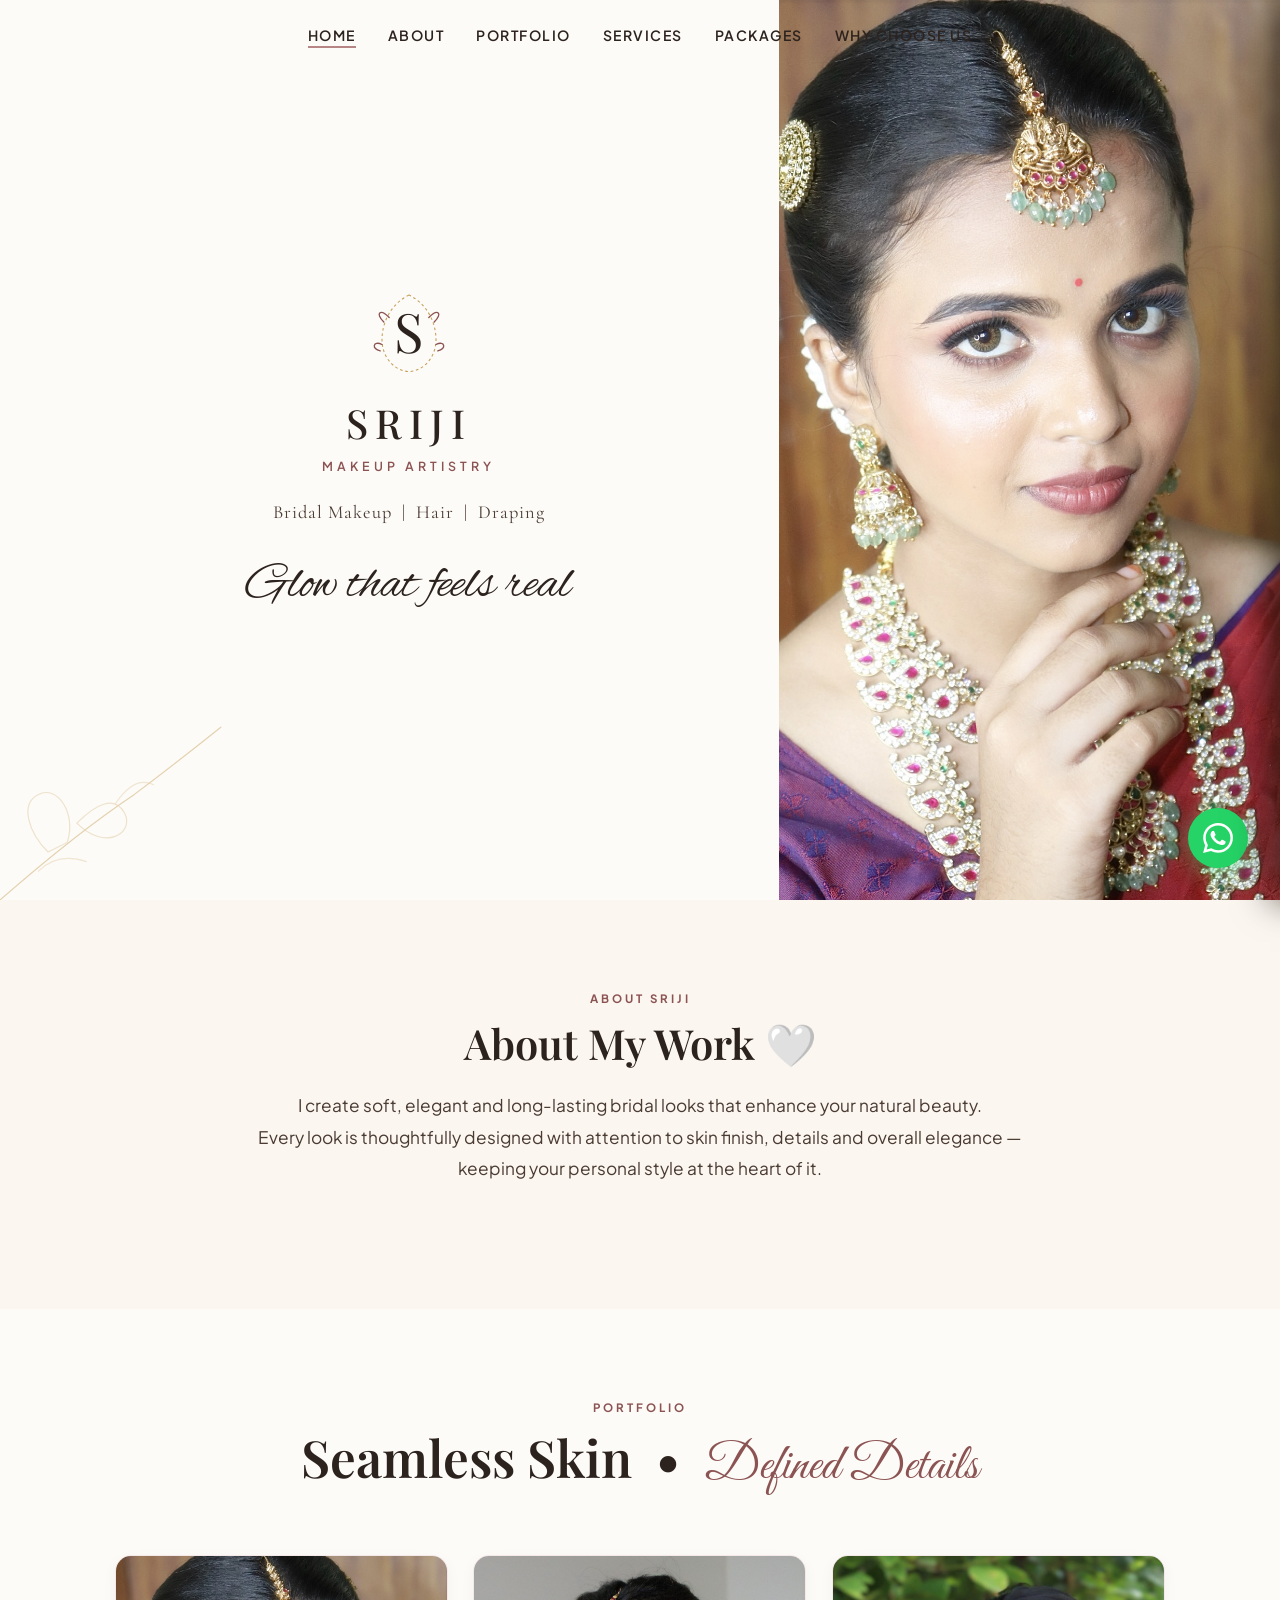
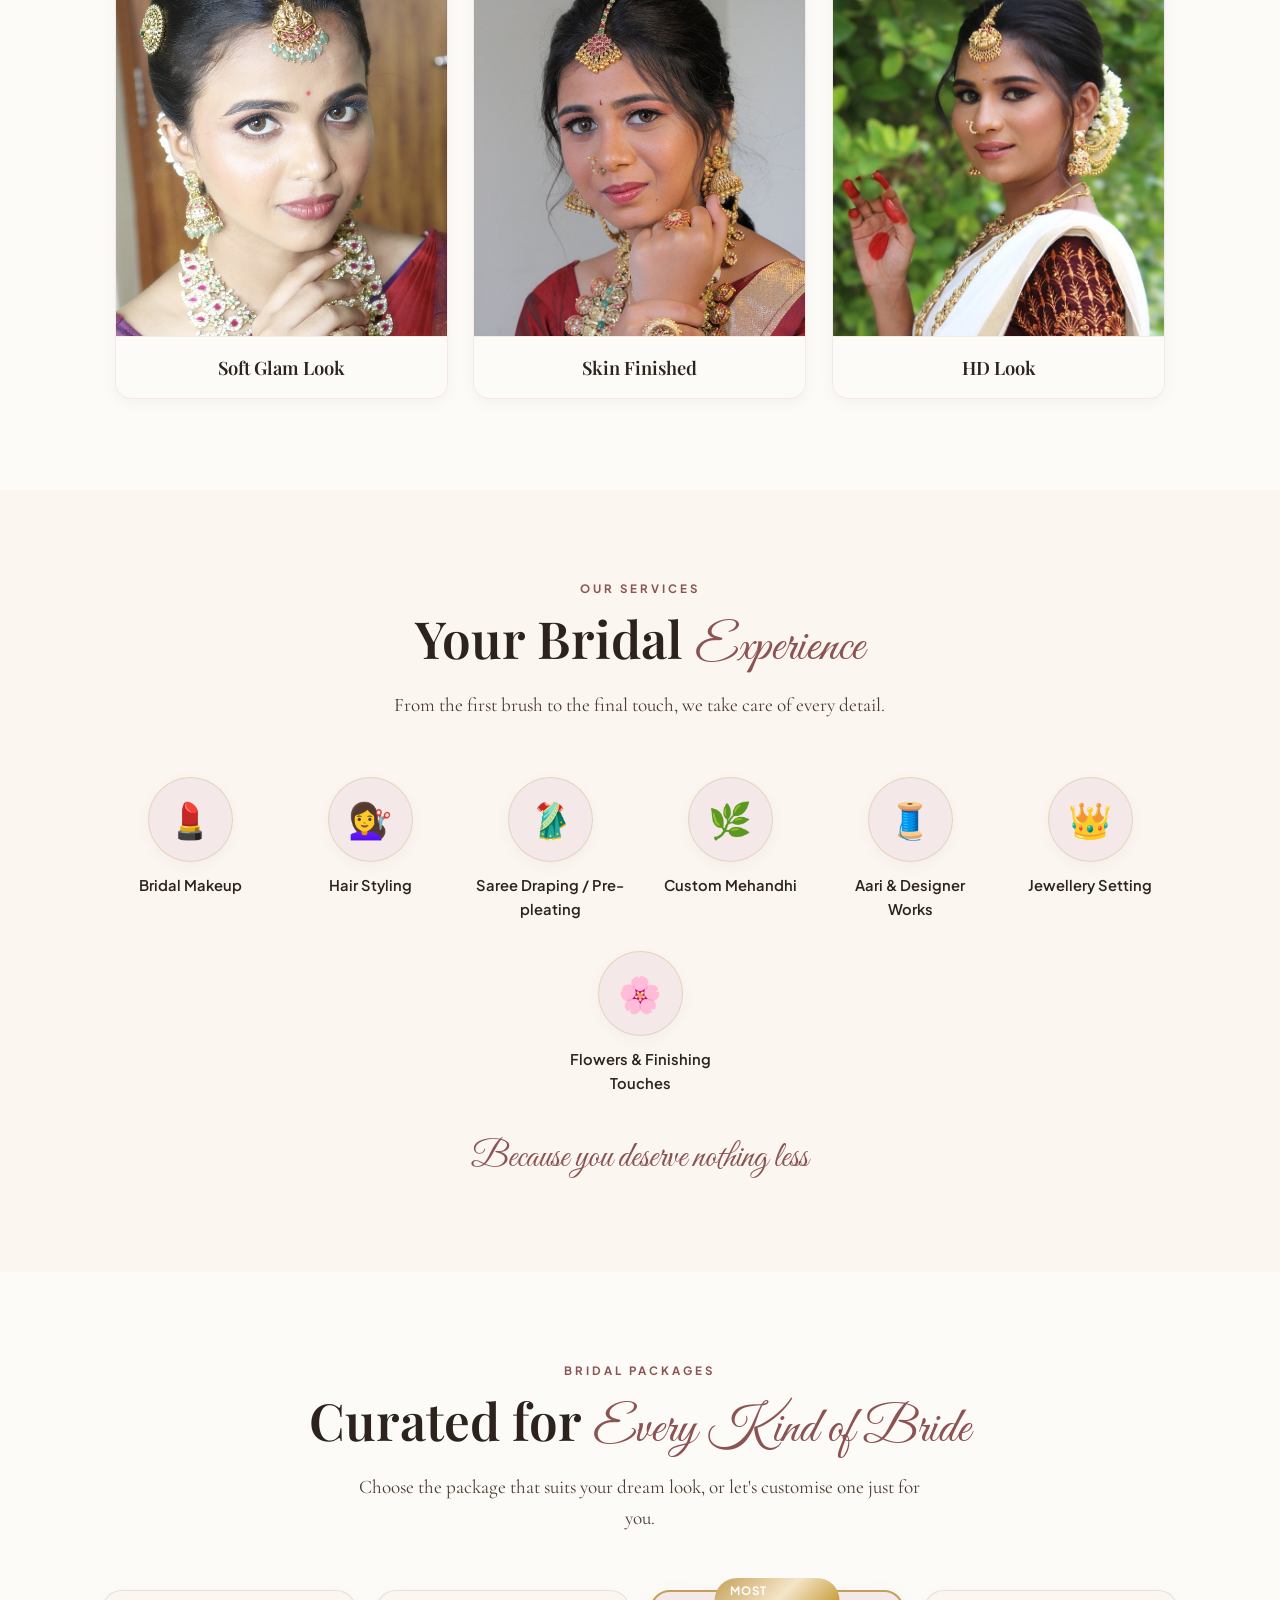
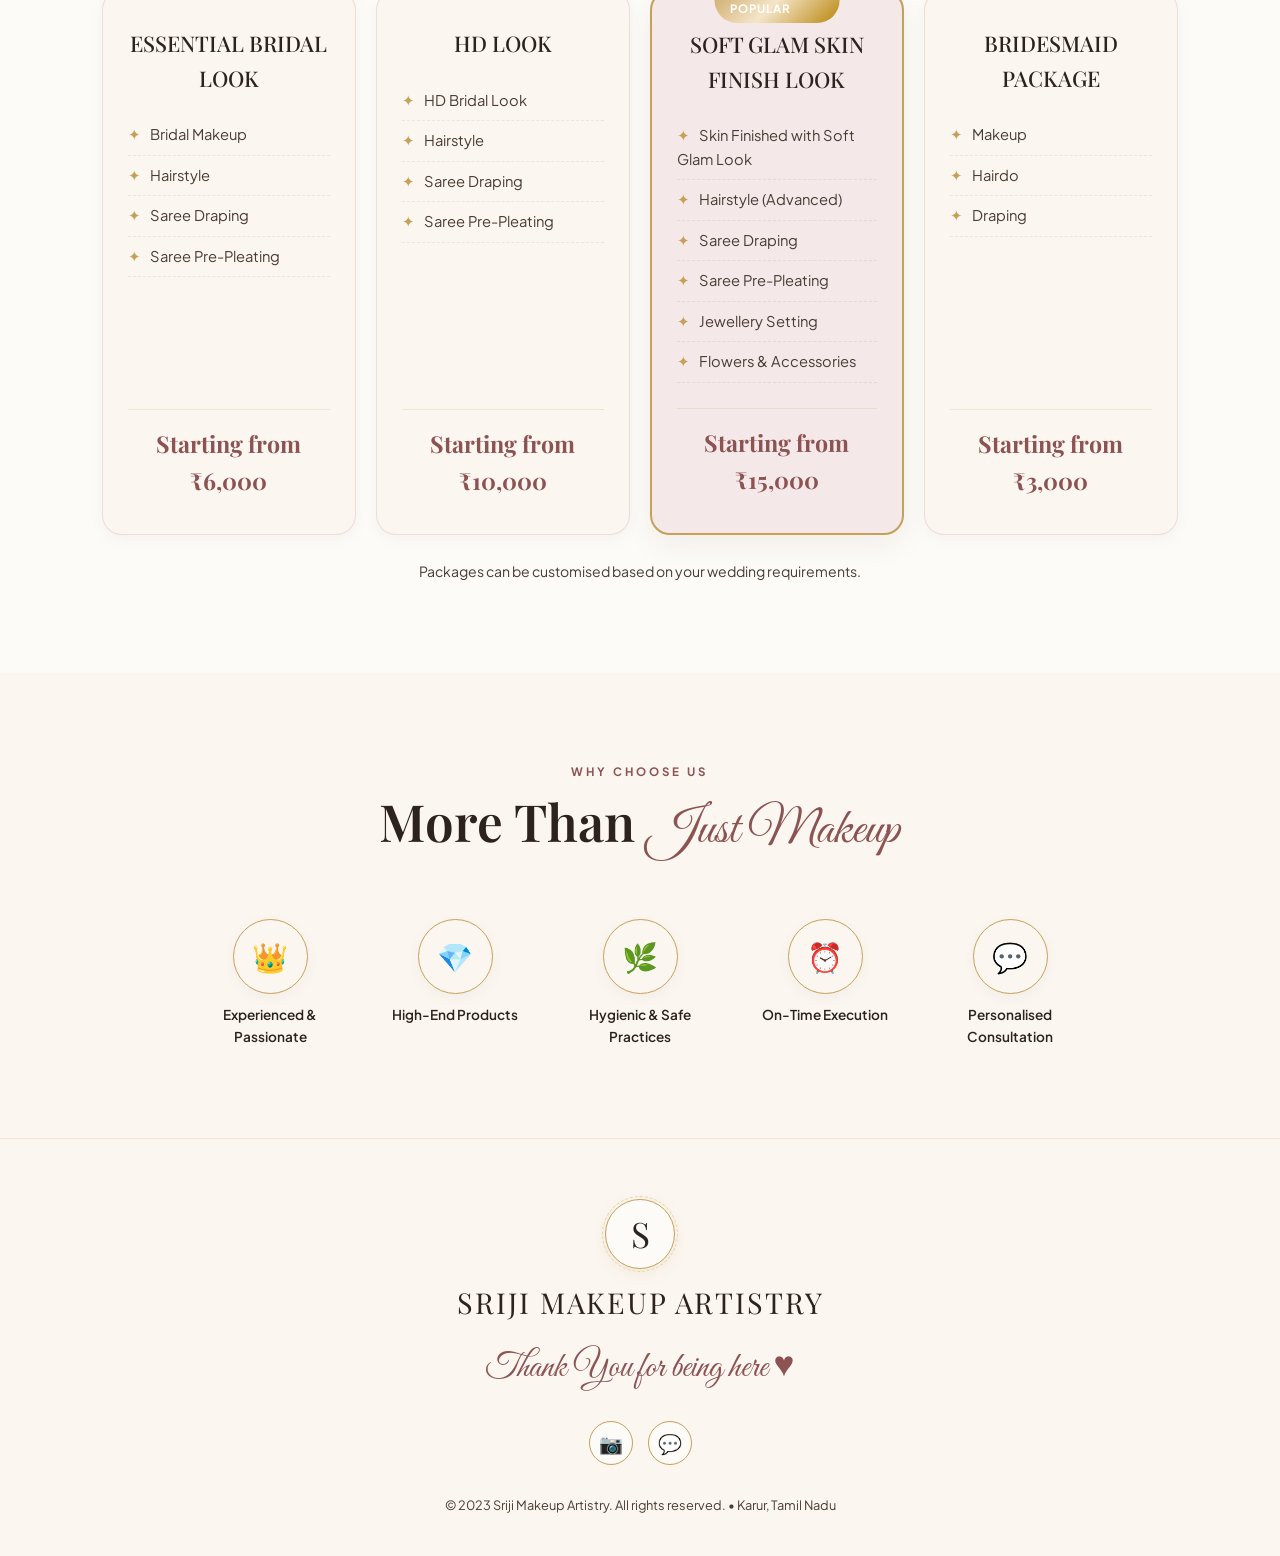
==== index1.html @ 89f6bb46 "Add files via upload" ====
<!DOCTYPE html>
<html lang="en">

<head>
  <meta charset="UTF-8">
  <meta name="viewport" content="width=device-width, initial-scale=1.0">
  <title>Sriji Makeup Artistry – Luxury Bridal Studio</title>
  <!-- Google Fonts Import -->
  <link rel="preconnect" href="https://fonts.googleapis.com">
  <link rel="preconnect" href="https://fonts.gstatic.com" crossorigin>
  <link href="https://fonts.googleapis.com/css2?family=Alex+Brush&family=Cormorant+Garamond:ital,wght@0,300;0,400;0,500;0,600;0,700;1,400;1,600&family=Great+Vibes&family=Playfair+Display:ital,wght@0,400;0,500;0,600;0,700;1,400;1,700&family=Plus+Jakarta+Sans:wght@300;400;500;600;700&display=swap" rel="stylesheet">
  <!-- External Design System Stylesheet -->
  <link rel="stylesheet" href="css/style.css">
</head>

<body>

  <!-- SCROLL PROGRESS INDICATOR -->
  <div class="scroll-progress-bar" id="scrollProgressBar"></div>

  <!-- MOBILE SIDEBAR OVERLAY & DRAWER -->
  <div class="mobile-overlay" id="mobileOverlay" onclick="closeMobileMenu()"></div>
  <div class="mobile-sidebar" id="mobileMenu">
    <div class="mobile-sidebar-header">
      <div class="brand-monogram-badge">
        <div class="monogram-seal">
          <span class="initials">S</span>
        </div>
        <div class="monogram-text">Sriji <span>Artistry</span></div>
      </div>
      <button class="mobile-close" onclick="closeMobileMenu()" aria-label="Close Menu">✕</button>
    </div>

    <div class="mobile-sidebar-body">
      <span class="script-tagline" style="font-size: 1.5rem; text-align: center; color: var(--gold-light);">Explore Studio</span>
      <ul class="mobile-nav-list">
        <li><a href="#home" onclick="closeMobileMenu()">✦ Home</a></li>
        <li><a href="#about" onclick="closeMobileMenu()">✦ About</a></li>
        <li><a href="#portfolio" onclick="closeMobileMenu()">✦ Portfolio</a></li>
        <li><a href="#services" onclick="closeMobileMenu()">✦ Services</a></li>
        <li><a href="#packages" onclick="closeMobileMenu()">✦ Packages</a></li>
        <li><a href="#why-us" onclick="closeMobileMenu()">✦ Why Choose Us</a></li>
      </ul>

      <div class="mobile-sidebar-cta">
        <div class="mobile-sidebar-contact">
          <a href="tel:+919043568407">📞 +91 90435 68407</a>
          <a href="https://www.instagram.com/sriji_makeup_artistry?igsh=MXF2bjA5aWFlZTQwaw==" target="_blank">📷 @sriji_makeup_artistry</a>
        </div>
      </div>
    </div>
  </div>

  <!-- STICKY NAVBAR -->
  <nav id="navbar" class="hero-navbar">
    <ul class="nav-links">
      <li><a href="#home" class="nav-item active">Home</a></li>
      <li><a href="#about" class="nav-item">About</a></li>
      <li><a href="#portfolio" class="nav-item">Portfolio</a></li>
      <li><a href="#services" class="nav-item">Services</a></li>
      <li><a href="#packages" class="nav-item">Packages</a></li>
      <li><a href="#why-us" class="nav-item">Why Choose Us</a></li>
    </ul>
    <div class="hamburger" onclick="openMobileMenu()">
      <span></span><span></span><span></span>
    </div>
  </nav>

  <!-- 1. HERO SECTION -->
  <section class="hero" id="home">
    <div class="hero-left">
      <!-- Monogram Emblem S with Botanical Leaves -->
      <div class="hero-brand-emblem reveal reveal-up">
        <div class="monogram-s-icon">
          <svg viewBox="0 0 100 100" class="botanical-s-leaf">
            <path d="M 50 10 C 30 20, 20 40, 20 60 C 20 80, 35 95, 50 95 C 65 95, 80 80, 80 60 C 80 40, 70 20, 50 10 Z" fill="none" stroke="#C5A059" stroke-width="1.2" stroke-dasharray="3,3"/>
            <path d="M 28 35 C 18 25, 12 30, 22 40 M 72 35 C 82 25, 88 30, 78 40 M 20 65 C 10 60, 8 70, 18 72 M 80 65 C 90 60, 92 70, 82 72" fill="none" stroke="#8C5353" stroke-width="1.5" stroke-linecap="round"/>
          </svg>
          <span class="letter-s">S</span>
        </div>
        <h1 class="hero-brand-name">SRIJI</h1>
        <div class="hero-brand-tag">MAKEUP ARTISTRY</div>
      </div>

      <!-- Subtitle category -->
      <div class="hero-category-text reveal reveal-up" data-delay="100">
        Bridal Makeup &nbsp;|&nbsp; Hair &nbsp;|&nbsp; Draping
      </div>

      <!-- Cursive Tagline -->
      <div class="hero-cursive-lines reveal reveal-up" data-delay="200">
        <span>Glow that feels real</span>
      </div>

      <!-- Botanical Line Art (Bottom Left Corner) -->
      <div class="hero-botanical-bottom-left">
        <svg viewBox="0 0 250 250" fill="none" stroke="#C5A059" stroke-width="1.2" stroke-linecap="round">
          <path d="M 0 250 Q 80 180 140 140 Q 180 110 230 70" />
          <path d="M 50 200 C 30 180 20 150 40 140 C 60 130 80 160 70 190 Z" opacity="0.6"/>
          <path d="M 80 170 C 100 150 120 140 130 160 C 140 180 110 200 80 170 Z" opacity="0.6"/>
          <path d="M 40 220 Q 60 200 90 210" opacity="0.5"/>
          <path d="M 120 150 Q 140 120 160 130" opacity="0.5"/>
        </svg>
      </div>
    </div>

    <div class="hero-right reveal reveal-zoom">
      <img src="image/bride1.png" alt="Sriji Bridal Portrait">
    </div>
  </section>

  <!-- 2. ABOUT SRIJI -->
  <section id="about" style="padding: 90px 8%; background: var(--bg-nude-soft); position: relative;">
    <div style="max-width: 900px; margin: 0 auto; text-align: center;" class="reveal reveal-up">
      <span class="section-tag-caps">ABOUT SRIJI</span>
      <h2 style="font-family: var(--font-serif-primary); font-size: clamp(1.8rem, 4vw, 2.6rem); color: var(--color-espresso); margin-bottom: 20px; line-height: 1.3;">About My Work 🤍</h2>
      <p style="font-size: 1.08rem; color: var(--color-espresso-medium); max-width: 780px; margin: 0 auto 35px; line-height: 1.8;">
        I create soft, elegant and long-lasting bridal looks that enhance your natural beauty.<br>
        Every look is thoughtfully designed with attention to skin finish, details and overall elegance — keeping your personal style at the heart of it.
      </p>
    </div>
  </section>

  <!-- 3. PORTFOLIO -->
  <section id="portfolio" style="padding: 90px 8%; background: var(--bg-cream);">
    <div class="section-header reveal reveal-up">
      <span class="section-tag-caps">PORTFOLIO</span>
      <h2 class="section-title">Seamless Skin &nbsp;•&nbsp; <em>Defined Details</em></h2>
    </div>

    <div class="portfolio-grid-6" style="max-width: 1050px; margin: 35px auto 0;">
      <div class="portfolio-card reveal reveal-up" data-delay="100">
        <img src="image/bride1.png" alt="Soft Glam Look">
        <div class="portfolio-card-info">
          <h4>Soft Glam Look</h4>
        </div>
      </div>
      <div class="portfolio-card reveal reveal-up" data-delay="200">
        <img src="image/bride2.png" alt="Skin Finished">
        <div class="portfolio-card-info">
          <h4>Skin Finished</h4>
        </div>
      </div>
      <div class="portfolio-card reveal reveal-up" data-delay="300">
        <img src="image/bride3.png" alt="HD Look">
        <div class="portfolio-card-info">
          <h4>HD Look</h4>
        </div>
      </div>
    </div>
  </section>

  <!-- 4. OUR SERVICES -->
  <section id="services" style="padding: 90px 8%; background: var(--bg-nude-soft);">
    <div class="section-header reveal reveal-up">
      <span class="section-tag-caps">OUR SERVICES</span>
      <h2 class="section-title">Your Bridal <em>Experience</em></h2>
      <p class="section-sub">From the first brush to the final touch, we take care of every detail.</p>
    </div>

    <div class="round-services-row">
      <div class="round-service-item reveal reveal-up" data-delay="100">
        <div class="round-icon-circle">💄</div>
        <div class="round-service-title">Bridal Makeup</div>
      </div>
      <div class="round-service-item reveal reveal-up" data-delay="150">
        <div class="round-icon-circle">💇‍♀️</div>
        <div class="round-service-title">Hair Styling</div>
      </div>
      <div class="round-service-item reveal reveal-up" data-delay="200">
        <div class="round-icon-circle">🥻</div>
        <div class="round-service-title">Saree Draping / Pre-pleating</div>
      </div>
      <div class="round-service-item reveal reveal-up" data-delay="250">
        <div class="round-icon-circle">🌿</div>
        <div class="round-service-title">Custom Mehandhi</div>
      </div>
      <div class="round-service-item reveal reveal-up" data-delay="300">
        <div class="round-icon-circle">🧵</div>
        <div class="round-service-title">Aari & Designer Works</div>
      </div>
      <div class="round-service-item reveal reveal-up" data-delay="350">
        <div class="round-icon-circle">👑</div>
        <div class="round-service-title">Jewellery Setting</div>
      </div>
      <div class="round-service-item reveal reveal-up" data-delay="400">
        <div class="round-icon-circle">🌸</div>
        <div class="round-service-title">Flowers & Finishing Touches</div>
      </div>
    </div>

    <div style="text-align: center; margin-top: 35px;" class="reveal reveal-up">
      <span class="script-tagline" style="font-size: 2.2rem; color: var(--color-muted-rose);">Because you deserve nothing less</span>
    </div>
  </section>

  <!-- 5. BRIDAL PACKAGES -->
  <section id="packages" style="padding: 90px 8%; background: var(--bg-cream);">
    <div class="section-header reveal reveal-up">
      <span class="section-tag-caps">BRIDAL PACKAGES</span>
      <h2 class="section-title">Curated for <em>Every Kind of Bride</em></h2>
      <p class="section-sub">Choose the package that suits your dream look, or let's customise one just for you.</p>
    </div>

    <div class="packages-grid-4">
      <!-- 1. ESSENTIAL BRIDAL LOOK -->
      <div class="pkg-nude-card reveal reveal-up" data-delay="100">
        <h3>ESSENTIAL BRIDAL LOOK</h3>
        <ul>
          <li>Bridal Makeup</li>
          <li>Hairstyle</li>
          <li>Saree Draping</li>
          <li>Saree Pre-Pleating</li>
        </ul>
        <div class="pkg-price-tag">Starting from ₹6,000</div>
      </div>

      <!-- 2. HD LOOK -->
      <div class="pkg-nude-card reveal reveal-up" data-delay="200">
        <h3>HD LOOK</h3>
        <ul>
          <li>HD Bridal Look</li>
          <li>Hairstyle</li>
          <li>Saree Draping</li>
          <li>Saree Pre-Pleating</li>
        </ul>
        <div class="pkg-price-tag">Starting from ₹10,000</div>
      </div>

      <!-- 3. SOFT GLAM SKIN FINISH LOOK (Most Popular) -->
      <div class="pkg-nude-card popular reveal reveal-up" data-delay="300">
        <div class="popular-badge">Most Popular</div>
        <h3>SOFT GLAM SKIN FINISH LOOK</h3>
        <ul>
          <li>Skin Finished with Soft Glam Look</li>
          <li>Hairstyle (Advanced)</li>
          <li>Saree Draping</li>
          <li>Saree Pre-Pleating</li>
          <li>Jewellery Setting</li>
          <li>Flowers & Accessories</li>
        </ul>
        <div class="pkg-price-tag">Starting from ₹15,000</div>
      </div>

      <!-- 4. BRIDESMAID PACKAGE -->
      <div class="pkg-nude-card reveal reveal-up" data-delay="400">
        <h3>BRIDESMAID PACKAGE</h3>
        <ul>
          <li>Makeup</li>
          <li>Hairdo</li>
          <li>Draping</li>
        </ul>
        <div class="pkg-price-tag">Starting from ₹3,000</div>
      </div>
    </div>

    <p style="text-align: center; font-size: 0.88rem; color: var(--color-espresso-medium); margin-top: 25px;" class="reveal reveal-up">Packages can be customised based on your wedding requirements.</p>
  </section>

  <!-- 6. WHY CHOOSE US -->
  <section id="why-us" style="padding: 90px 8%; background: var(--bg-nude-soft);">
    <div class="section-header reveal reveal-up">
      <span class="section-tag-caps">WHY CHOOSE US</span>
      <h2 class="section-title">More Than <em>Just Makeup</em></h2>
    </div>

    <div class="features-badge-row">
      <div class="feature-badge-item reveal reveal-up" data-delay="100">
        <div class="badge-circle-icon">👑</div>
        <div class="badge-title">Experienced & Passionate</div>
      </div>
      <div class="feature-badge-item reveal reveal-up" data-delay="200">
        <div class="badge-circle-icon">💎</div>
        <div class="badge-title">High-End Products</div>
      </div>
      <div class="feature-badge-item reveal reveal-up" data-delay="300">
        <div class="badge-circle-icon">🌿</div>
        <div class="badge-title">Hygienic & Safe Practices</div>
      </div>
      <div class="feature-badge-item reveal reveal-up" data-delay="400">
        <div class="badge-circle-icon">⏰</div>
        <div class="badge-title">On-Time Execution</div>
      </div>
      <div class="feature-badge-item reveal reveal-up" data-delay="500">
        <div class="badge-circle-icon">💬</div>
        <div class="badge-title">Personalised Consultation</div>
      </div>
    </div>
  </section>

  <!-- 7. FOOTER -->
  <footer class="footer-thankyou" id="footer">
    <div class="monogram-seal-s" style="margin-bottom: 10px;">S</div>
    <div class="brand-title">SRIJI MAKEUP ARTISTRY</div>
    <div class="cursive-thank">Thank You for being here ♥</div>
    
    <div class="social-buttons-row" style="margin-bottom: 30px;">
      <a href="https://www.instagram.com/sriji_makeup_artistry?igsh=MXF2bjA5aWFlZTQwaw==" target="_blank" class="social-btn-circle" title="Instagram">📷</a>
      <a href="https://wa.me/919043568407" target="_blank" class="social-btn-circle" title="WhatsApp">💬</a>
    </div>

    <div style="font-size: 0.8rem; color: var(--color-espresso-medium);">
      © 2023 Sriji Makeup Artistry. All rights reserved. • Karur, Tamil Nadu
    </div>
  </footer>

  <!-- WHATSAPP FLOATING BUTTON -->
  <a href="https://wa.me/919043568407" class="wa-float" target="_blank" title="Chat on WhatsApp">
    <svg viewBox="0 0 24 24" xmlns="http://www.w3.org/2000/svg">
      <path d="M17.472 14.382c-.297-.149-1.758-.867-2.03-.967-.273-.099-.471-.148-.67.15-.197.297-.767.966-.94 1.164-.173.199-.347.223-.644.075-.297-.15-1.255-.463-2.39-1.475-.883-.788-1.48-1.761-1.653-2.059-.173-.297-.018-.458.13-.606.134-.133.298-.347.446-.52.149-.174.198-.298.298-.497.099-.198.05-.371-.025-.52-.075-.149-.669-1.612-.916-2.207-.242-.579-.487-.5-.669-.51-.173-.008-.371-.01-.57-.01-.198 0-.52.074-.792.372-.272.297-1.04 1.016-1.04 2.479 0 1.462 1.065 2.875 1.213 3.074.149.198 2.096 3.2 5.077 4.487.709.306 1.262.489 1.694.625.712.227 1.36.195 1.871.118.571-.085 1.758-.719 2.006-1.413.248-.694.248-1.289.173-1.413-.074-.124-.272-.198-.57-.347m-5.421 7.403h-.004a9.87 9.87 0 01-5.031-1.378l-.361-.214-3.741.982.998-3.648-.235-.374a9.86 9.86 0 01-1.51-5.26c.001-5.45 4.436-9.884 9.888-9.884 2.64 0 5.122 1.03 6.988 2.898a9.825 9.825 0 012.893 6.994c-.003 5.45-4.437 9.884-9.885 9.884m8.413-18.297A11.815 11.815 0 0012.05 0C5.495 0 .16 5.335.157 11.892c0 2.096.547 4.142 1.588 5.945L.057 24l6.305-1.654a11.882 11.882 0 005.683 1.448h.005c6.554 0 11.89-5.335 11.893-11.893a11.821 11.821 0 00-3.48-8.413Z" />
    </svg>
  </a>

  <!-- SCRIPTS -->
  <script>
    function openMobileMenu() {
      document.getElementById('mobileMenu').classList.add('open');
      document.getElementById('mobileOverlay').classList.add('open');
      document.body.classList.add('menu-open');
    }

    function closeMobileMenu() {
      document.getElementById('mobileMenu').classList.remove('open');
      document.getElementById('mobileOverlay').classList.remove('open');
      document.body.classList.remove('menu-open');
    }

    // Scroll Progress Indicator & Navbar Scrolled State
    window.addEventListener('scroll', () => {
      const winScroll = document.body.scrollTop || document.documentElement.scrollTop;
      const height = document.documentElement.scrollHeight - document.documentElement.clientHeight;
      const scrolled = (winScroll / height) * 100;
      document.getElementById('scrollProgressBar').style.width = scrolled + '%';

      const nav = document.getElementById('navbar');
      if (window.scrollY > 60) {
        nav.classList.add('scrolled');
      } else {
        nav.classList.remove('scrolled');
      }
    });

    // Intersection Observer for Reveal Animations
    const observerOptions = {
      root: null,
      threshold: 0.12,
      rootMargin: '0px 0px -40px 0px'
    };

    const observer = new IntersectionObserver((entries) => {
      entries.forEach(e => {
        if (e.isIntersecting) {
          const delay = e.target.getAttribute('data-delay') || 0;
          setTimeout(() => {
            e.target.classList.add('visible');
          }, delay);
        }
      });
    }, observerOptions);

    document.querySelectorAll('.reveal').forEach(el => observer.observe(el));
  </script>
</body>

</html>
---- css/style.css ----
/* ==========================================================================
   Sriji Makeup Artistry - Luxury Design System & Motion Animations
   ========================================================================== */

@import url('https://fonts.googleapis.com/css2?family=Alex+Brush&family=Cormorant+Garamond:ital,wght@0,300;0,400;0,500;0,600;0,700;1,400;1,600&family=Great+Vibes&family=Playfair+Display:ital,wght@0,400;0,500;0,600;0,700;1,400;1,700&family=Plus+Jakarta+Sans:wght@300;400;500;600;700&display=swap');

:root {
  /* Primary Color Palette matching Reference Image */
  --bg-cream: #FDFBF7;           /* Ivory Cream main background */
  --bg-nude-soft: #FBF6F0;       /* Soft Nude Rose light background */
  --bg-nude-rose: #F4E8E8;       /* Soft Nude Rose card fill & accent */
  --color-espresso: #2D231E;     /* Deep Espresso primary dark text */
  --color-espresso-medium: #4A3B33; /* Soft Espresso secondary text */
  --color-muted-rose: #8C5353;   /* Muted Rose accent color */
  --color-muted-rose-dark: #6D3D3D;
  --color-muted-rose-light: #B88585;
  
  /* Champagne Gold Accents */
  --gold-base: #D4AF37;
  --gold-champagne: #C5A059;
  --gold-light: #E6C687;
  --gold-pale: #F5E5C9;
  --gold-dark: #B8860B;
  --gold-gradient: linear-gradient(135deg, #C5A059 0%, #F5E5C9 50%, #B8860B 100%);
  --gold-gradient-soft: linear-gradient(135deg, rgba(197, 160, 89, 0.15), rgba(245, 229, 201, 0.3));

  /* Typography Variables */
  --font-serif-primary: 'Playfair Display', Georgia, serif;
  --font-serif-secondary: 'Cormorant Garamond', Georgia, serif;
  --font-script-primary: 'Great Vibes', cursive;
  --font-script-secondary: 'Alex Brush', cursive;
  --font-body: 'Plus Jakarta Sans', -apple-system, BlinkMacSystemFont, sans-serif;

  /* Soft Elevation & Shadows */
  --shadow-sm: 0 4px 15px rgba(45, 35, 30, 0.04);
  --shadow-md: 0 10px 30px rgba(45, 35, 30, 0.06);
  --shadow-lg: 0 20px 40px rgba(45, 35, 30, 0.12);
  --shadow-glow-gold: 0 0 25px rgba(197, 160, 89, 0.3);
  --shadow-glow-rose: 0 10px 25px rgba(140, 83, 83, 0.25);

  /* Subtle Borders */
  --border-nude: 1px solid #F4E8E8;
  --border-subtle-rose: 1px solid rgba(140, 83, 83, 0.18);
  --border-subtle-gold: 1px solid rgba(197, 160, 89, 0.3);
  --border-espresso-subtle: 1px solid rgba(45, 35, 30, 0.1);

  /* Border Radii */
  --radius-pill: 9999px;
  --radius-card: 20px;
  --radius-badge: 50px;
}

/* RESET & CORE STYLES */
* {
  margin: 0;
  padding: 0;
  box-sizing: border-box;
}

html {
  scroll-behavior: smooth;
}

body {
  background: var(--bg-cream);
  color: var(--color-espresso);
  font-family: var(--font-body);
  overflow-x: hidden;
  line-height: 1.6;
  -webkit-font-smoothing: antialiased;
}

body.menu-open {
  overflow: hidden;
}

/* SCROLL READING PROGRESS BAR */
.scroll-progress-bar {
  position: fixed;
  top: 0;
  left: 0;
  height: 3px;
  background: var(--gold-gradient);
  z-index: 1001;
  width: 0%;
  transition: width 0.1s ease-out;
  box-shadow: 0 0 10px rgba(212, 175, 55, 0.7);
}

/* SCROLLBAR */
::-webkit-scrollbar {
  width: 8px;
}

::-webkit-scrollbar-track {
  background: var(--bg-cream);
}

::-webkit-scrollbar-thumb {
  background: var(--color-muted-rose-light);
  border-radius: 4px;
}

::-webkit-scrollbar-thumb:hover {
  background: var(--color-muted-rose);
}

/* TYPOGRAPHY HELPERS */
h1, h2, .font-serif-main {
  font-family: var(--font-serif-primary);
  font-weight: 600;
  color: var(--color-espresso);
}

h3, h4, .font-serif-sub {
  font-family: var(--font-serif-secondary);
  font-weight: 500;
}

.script-tagline {
  font-family: var(--font-script-primary);
  font-size: clamp(1.6rem, 3vw, 2.4rem);
  color: var(--color-muted-rose);
  display: block;
  margin-bottom: -4px;
  font-weight: 400;
}

.script-subtitle {
  font-family: var(--font-script-secondary);
  font-size: clamp(1.4rem, 2.5vw, 1.8rem);
  color: var(--gold-champagne);
  font-weight: 400;
}

/* BRAND MONOGRAM LOGO BADGE */
.brand-monogram-badge {
  display: inline-flex;
  align-items: center;
  gap: 12px;
  text-decoration: none;
}

.monogram-seal {
  width: 46px;
  height: 46px;
  border-radius: 50%;
  border: 1.5px solid var(--gold-champagne);
  position: relative;
  display: flex;
  align-items: center;
  justify-content: center;
  background: radial-gradient(circle, var(--bg-cream) 60%, var(--bg-nude-rose) 100%);
  box-shadow: var(--shadow-sm);
  transition: all 0.4s cubic-bezier(0.175, 0.885, 0.32, 1.275);
  flex-shrink: 0;
}

.monogram-seal::before {
  content: '';
  position: absolute;
  inset: 2px;
  border-radius: 50%;
  border: 1px dashed rgba(197, 160, 89, 0.5);
}

.monogram-seal svg {
  position: absolute;
  inset: 0;
  width: 100%;
  height: 100%;
  pointer-events: none;
  stroke: var(--gold-champagne);
  animation: spinSlow 30s linear infinite;
}

.monogram-seal .initials {
  font-family: var(--font-serif-primary);
  font-size: 0.95rem;
  font-weight: 700;
  color: var(--color-muted-rose);
  letter-spacing: 1px;
}

.monogram-text {
  font-family: var(--font-serif-primary);
  font-size: 1.15rem;
  font-weight: 600;
  color: var(--bg-cream);
  letter-spacing: 0.5px;
}

.monogram-text span {
  font-family: var(--font-script-primary);
  color: var(--gold-light);
  font-weight: 400;
  font-size: 1.35rem;
  margin-left: 4px;
}

.brand-monogram-badge:hover .monogram-seal {
  transform: rotate(15deg) scale(1.08);
  border-color: var(--color-muted-rose);
  box-shadow: var(--shadow-glow-gold);
}

/* HERO BRAND SEAL (PROMINENT FLOATING MOTION) */
.hero-monogram-seal {
  width: 84px;
  height: 84px;
  border-radius: 50%;
  border: 2px solid var(--gold-champagne);
  position: relative;
  display: flex;
  flex-direction: column;
  align-items: center;
  justify-content: center;
  background: radial-gradient(circle, #3D2F28 0%, var(--color-espresso) 100%);
  margin-bottom: 24px;
  box-shadow: 0 10px 25px rgba(0,0,0,0.3), var(--shadow-glow-gold);
  padding: 6px;
  animation: floatSlow 4s ease-in-out infinite, pulseGlow 3s ease-in-out infinite;
  transition: transform 0.4s ease;
}

.hero-monogram-seal:hover {
  transform: scale(1.08) rotate(8deg);
}

.hero-monogram-seal::after {
  content: '';
  position: absolute;
  inset: 3px;
  border-radius: 50%;
  border: 1px solid rgba(226, 198, 135, 0.4);
}

.hero-monogram-seal .letters {
  font-family: var(--font-serif-primary);
  font-size: 1.55rem;
  color: var(--gold-pale);
  letter-spacing: 2px;
  line-height: 1;
  font-weight: 700;
}

.hero-monogram-seal .sub {
  font-family: var(--font-script-secondary);
  font-size: 0.85rem;
  color: var(--gold-light);
  margin-top: 2px;
}

/* BOTANICAL VECTOR LINE GRAPHICS & BREATHING ANIMATION */
.botanical-divider {
  display: flex;
  align-items: center;
  justify-content: center;
  gap: 16px;
  margin: 16px 0;
}

.botanical-divider .line {
  height: 1px;
  width: 60px;
  background: linear-gradient(to right, transparent, var(--gold-champagne), transparent);
  transition: width 0.6s ease;
}

.botanical-divider svg {
  width: 32px;
  height: 32px;
  fill: none;
  stroke: var(--color-muted-rose);
  stroke-width: 1.5;
  stroke-linecap: round;
  stroke-linejoin: round;
  animation: botanicalBreathe 4s ease-in-out infinite;
}

/* NAVIGATION */
nav {
  position: fixed;
  top: 0;
  left: 0;
  right: 0;
  z-index: 1000;
  padding: 16px 6%;
  display: flex;
  align-items: center;
  justify-content: space-between;
  background: rgba(45, 35, 30, 0.92);
  backdrop-filter: blur(14px);
  border-bottom: 1px solid rgba(197, 160, 89, 0.3);
  transition: all 0.4s cubic-bezier(0.25, 0.8, 0.25, 1);
}

nav.scrolled {
  padding: 12px 6%;
  background: rgba(45, 35, 30, 0.97);
  box-shadow: 0 8px 30px rgba(0, 0, 0, 0.35);
}

.nav-links {
  display: flex;
  gap: 32px;
  list-style: none;
}

.nav-links a {
  color: var(--gold-pale);
  font-family: var(--font-body);
  font-size: 0.85rem;
  font-weight: 500;
  text-decoration: none;
  letter-spacing: 1.5px;
  text-transform: uppercase;
  transition: color 0.3s;
  position: relative;
  padding-bottom: 4px;
}

.nav-links a::after {
  content: '';
  position: absolute;
  bottom: 0;
  left: 50%;
  width: 0;
  height: 2px;
  background: var(--color-muted-rose-light);
  transition: all 0.3s ease;
  transform: translateX(-50%);
}

.nav-links a.active,
.nav-links a:hover {
  color: var(--bg-cream);
}

.nav-links a.active::after,
.nav-links a:hover::after {
  width: 100%;
}

/* PILL BUTTONS WITH SHIMMER FLARE MOTION */
.btn-pill {
  display: inline-flex;
  align-items: center;
  justify-content: center;
  gap: 10px;
  padding: 12px 32px;
  border-radius: var(--radius-pill);
  font-family: var(--font-body);
  font-size: 0.85rem;
  font-weight: 600;
  letter-spacing: 1.2px;
  text-transform: uppercase;
  text-decoration: none;
  cursor: pointer;
  position: relative;
  overflow: hidden;
  transition: all 0.35s cubic-bezier(0.25, 0.8, 0.25, 1);
  border: 1px solid transparent;
}

.btn-pill::after {
  content: '';
  position: absolute;
  top: -50%;
  left: -60%;
  width: 50%;
  height: 200%;
  background: linear-gradient(
    to right,
    rgba(255, 255, 255, 0) 0%,
    rgba(255, 255, 255, 0.4) 50%,
    rgba(255, 255, 255, 0) 100%
  );
  transform: rotate(30deg);
  transition: all 0.7s ease;
  pointer-events: none;
}

.btn-pill:hover::after {
  left: 140%;
}

.btn-primary {
  background: var(--color-muted-rose);
  color: var(--bg-cream);
  border-color: var(--gold-champagne);
  box-shadow: var(--shadow-glow-rose);
}

.btn-primary:hover {
  background: var(--color-muted-rose-dark);
  color: #FFFFFF;
  transform: translateY(-3px) scale(1.02);
  box-shadow: 0 12px 28px rgba(140, 83, 83, 0.4);
  border-color: var(--gold-pale);
}

.btn-gold {
  background: var(--gold-gradient);
  color: var(--color-espresso);
  border-color: var(--gold-light);
  box-shadow: var(--shadow-glow-gold);
}

.btn-gold:hover {
  background: linear-gradient(135deg, #F5E5C9 0%, #C5A059 100%);
  transform: translateY(-3px) scale(1.02);
  box-shadow: 0 14px 32px rgba(197, 160, 89, 0.45);
}

.btn-outline-gold {
  background: transparent;
  border-color: var(--gold-champagne);
  color: var(--gold-light);
}

.btn-outline-gold:hover {
  background: rgba(197, 160, 89, 0.15);
  border-color: var(--gold-light);
  color: var(--bg-cream);
  transform: translateY(-2px);
}

.btn-outline-rose {
  background: transparent;
  border-color: var(--color-muted-rose);
  color: var(--color-muted-rose);
}

.btn-outline-rose:hover {
  background: var(--bg-nude-rose);
  transform: translateY(-2px);
}

.hamburger {
  display: none;
  flex-direction: column;
  gap: 5px;
  cursor: pointer;
  padding: 5px;
}

.hamburger span {
  width: 26px;
  height: 2px;
  background: var(--gold-champagne);
  border-radius: 2px;
  transition: all 0.3s;
}

/* ==========================================================================
   MOBILE SIDEBAR DRAWER & OVERLAY (LUXURY BACKDROP)
   ========================================================================== */

.mobile-overlay {
  position: fixed;
  inset: 0;
  background: rgba(0, 0, 0, 0.65);
  backdrop-filter: blur(5px);
  z-index: 1999;
  opacity: 0;
  visibility: hidden;
  transition: opacity 0.4s ease, visibility 0.4s ease;
}

.mobile-overlay.open {
  opacity: 1;
  visibility: visible;
}

.mobile-sidebar {
  position: fixed;
  top: 0;
  right: 0;
  bottom: 0;
  width: 85%;
  max-width: 340px;
  background: var(--color-espresso);
  z-index: 2000;
  display: flex;
  flex-direction: column;
  transform: translateX(100%);
  transition: transform 0.4s cubic-bezier(0.16, 1, 0.3, 1);
  box-shadow: -10px 0 35px rgba(0, 0, 0, 0.6), var(--shadow-glow-gold);
  border-left: 1px solid rgba(197, 160, 89, 0.35);
}

.mobile-sidebar.open {
  transform: translateX(0);
}

.mobile-sidebar-header {
  padding: 20px 24px;
  display: flex;
  align-items: center;
  justify-content: space-between;
  border-bottom: 1px solid rgba(197, 160, 89, 0.2);
}

.mobile-close {
  background: rgba(140, 83, 83, 0.25);
  border: 1px solid var(--gold-champagne);
  color: var(--gold-pale);
  width: 36px;
  height: 36px;
  border-radius: 50%;
  font-size: 1.1rem;
  cursor: pointer;
  display: flex;
  align-items: center;
  justify-content: center;
  transition: all 0.3s ease;
}

.mobile-close:hover {
  background: var(--color-muted-rose);
  color: #FFFFFF;
  transform: rotate(90deg);
}

.mobile-sidebar-body {
  padding: 28px 24px;
  display: flex;
  flex-direction: column;
  flex: 1;
  overflow-y: auto;
}

.mobile-nav-list {
  list-style: none;
  margin: 20px 0 28px;
}

.mobile-nav-list li {
  margin-bottom: 8px;
}

.mobile-nav-list a {
  display: flex;
  align-items: center;
  gap: 12px;
  padding: 13px 18px;
  color: var(--gold-pale);
  font-family: var(--font-serif-secondary);
  font-size: 1.25rem;
  text-decoration: none;
  border-radius: 12px;
  transition: all 0.3s ease;
  border: 1px solid transparent;
}

.mobile-nav-list a:hover,
.mobile-nav-list a:active {
  background: rgba(197, 160, 89, 0.15);
  color: var(--bg-cream);
  border-color: rgba(197, 160, 89, 0.35);
  transform: translateX(6px);
}

.mobile-sidebar-cta {
  margin-top: auto;
  padding-top: 24px;
  border-top: 1px solid rgba(197, 160, 89, 0.2);
}

.mobile-sidebar-contact {
  display: flex;
  flex-direction: column;
  gap: 8px;
  margin-top: 20px;
  text-align: center;
}

.mobile-sidebar-contact a {
  color: #B5A490;
  font-size: 0.84rem;
  text-decoration: none;
  transition: color 0.3s;
}

.mobile-sidebar-contact a:hover {
  color: var(--gold-light);
}

/* ==========================================================================
   EXACT HERO RECREATION (Matching media_1789310191456.jpg)
   ========================================================================== */

.hero-navbar {
  background: transparent;
  backdrop-filter: none;
  border-bottom: none;
  justify-content: center;
  padding: 22px 5%;
}

.hero-navbar.scrolled {
  background: rgba(45, 35, 30, 0.95);
  backdrop-filter: blur(12px);
  border-bottom: 1px solid rgba(197, 160, 89, 0.3);
  padding: 14px 5%;
}

.hero-navbar .nav-links a {
  color: var(--color-espresso);
  font-weight: 600;
  font-size: 0.88rem;
  letter-spacing: 1.5px;
}

.hero-navbar.scrolled .nav-links a {
  color: var(--gold-pale);
}

.hero {
  min-height: 100vh;
  display: flex;
  background: var(--bg-cream);
  position: relative;
  overflow: hidden;
}

.hero-left {
  flex: 1.1;
  display: flex;
  flex-direction: column;
  justify-content: center;
  align-items: center;
  text-align: center;
  padding: 100px 5% 60px 8%;
  position: relative;
  z-index: 2;
}

.hero-right {
  flex: 0.9;
  position: relative;
  min-height: 100vh;
}

.hero-right img {
  width: 100%;
  height: 100%;
  object-fit: cover;
  object-position: center top;
  display: block;
}

/* Monogram Emblem S with Botanical Leaves */
.hero-brand-emblem {
  display: flex;
  flex-direction: column;
  align-items: center;
  margin-bottom: 22px;
}

.monogram-s-icon {
  width: 90px;
  height: 90px;
  position: relative;
  display: flex;
  align-items: center;
  justify-content: center;
  margin-bottom: 10px;
}

.botanical-s-leaf {
  position: absolute;
  inset: 0;
  width: 100%;
  height: 100%;
}

.letter-s {
  font-family: var(--font-serif-primary);
  font-size: 3.4rem;
  font-weight: 400;
  color: var(--color-espresso);
  line-height: 1;
  z-index: 2;
}

.hero-brand-name {
  font-family: var(--font-serif-primary);
  font-size: 2.5rem;
  letter-spacing: 7px;
  color: var(--color-espresso);
  margin-top: 5px;
  font-weight: 500;
}

.hero-brand-tag {
  font-family: var(--font-body);
  font-size: 0.78rem;
  letter-spacing: 4px;
  color: var(--color-muted-rose);
  font-weight: 600;
  margin-top: 2px;
}

/* Category line */
.hero-category-text {
  font-family: var(--font-serif-secondary);
  font-size: 1.15rem;
  color: var(--color-espresso-medium);
  letter-spacing: 1px;
  margin-bottom: 25px;
}

/* Cursive 3-Line Tagline */
.hero-cursive-lines {
  font-family: 'Alex Brush', 'Great Vibes', cursive;
  font-size: clamp(2.4rem, 4vw, 3.2rem);
  line-height: 1.3;
  color: var(--color-espresso);
  display: flex;
  flex-direction: column;
  gap: 2px;
  margin-bottom: 35px;
}

/* DM Button */
.btn-hero-dm {
  display: inline-block;
  background: var(--color-muted-rose-dark);
  color: #FFFFFF;
  font-family: var(--font-body);
  font-size: 0.92rem;
  font-weight: 600;
  padding: 14px 42px;
  border-radius: 9999px;
  text-decoration: none;
  box-shadow: 0 8px 22px rgba(109, 61, 61, 0.28);
  transition: all 0.35s ease;
  letter-spacing: 0.5px;
}

.btn-hero-dm:hover {
  background: var(--color-espresso);
  color: #FFFFFF;
  transform: translateY(-3px) scale(1.02);
  box-shadow: 0 12px 28px rgba(45, 35, 30, 0.35);
}

/* Bottom Left Botanical Flower Corner */
.hero-botanical-bottom-left {
  position: absolute;
  bottom: 0;
  left: 0;
  width: 240px;
  height: 240px;
  pointer-events: none;
  opacity: 0.45;
  z-index: 1;
}

@media (max-width: 992px) {
  .hero {
    flex-direction: column;
  }
  .hero-left {
    padding: 100px 6% 40px;
  }
  .hero-right {
    min-height: 450px;
    height: 450px;
  }
}
}

.hero-sub {
  font-family: var(--font-serif-secondary);
  font-size: 1.25rem;
  color: var(--gold-pale);
  line-height: 1.8;
  margin-bottom: 36px;
  max-width: 520px;
}

.hero-btns {
  display: flex;
  gap: 16px;
  flex-wrap: wrap;
}

.hero-stats {
  display: flex;
  gap: 36px;
  margin-top: 48px;
  padding-top: 32px;
  border-top: 1px solid rgba(197, 160, 89, 0.2);
}

.stat {
  text-align: left;
}

.stat-num {
  font-family: var(--font-serif-primary);
  font-size: 2.1rem;
  color: var(--gold-light);
  line-height: 1;
  font-weight: 700;
}

.stat-label {
  font-size: 0.75rem;
  color: var(--gold-pale);
  letter-spacing: 2px;
  text-transform: uppercase;
  margin-top: 6px;
}

.hero-right {
  position: relative;
  overflow: hidden;
}

.hero-img-grid {
  display: grid;
  grid-template-columns: 1fr 1fr;
  grid-template-rows: 1fr 1fr;
  height: 100%;
  gap: 8px;
  padding: 16px;
}

.hero-img-grid img {
  width: 100%;
  height: 100%;
  object-fit: cover;
  object-position: top;
  border-radius: 16px;
  filter: brightness(0.92);
  transition: transform 0.6s cubic-bezier(0.16, 1, 0.3, 1), filter 0.6s ease, box-shadow 0.6s ease;
  border: 1px solid rgba(197, 160, 89, 0.3);
}

.hero-img-grid img:hover {
  filter: brightness(1.05);
  transform: scale(1.03) translateY(-4px);
  box-shadow: 0 16px 36px rgba(0,0,0,0.4), var(--shadow-glow-gold);
}

.hero-img-grid img:first-child {
  grid-row: span 2;
}

/* SECTION COMMON STYLES */
.section-header {
  text-align: center;
  margin-bottom: 56px;
  position: relative;
}

.section-tag {
  display: inline-block;
  font-family: var(--font-body);
  font-size: 0.75rem;
  font-weight: 600;
  letter-spacing: 3px;
  color: var(--color-muted-rose);
  text-transform: uppercase;
  background: var(--bg-nude-rose);
  padding: 6px 18px;
  border-radius: var(--radius-pill);
  margin-bottom: 12px;
  border: var(--border-subtle-rose);
}

.section-title {
  font-family: var(--font-serif-primary);
  font-size: clamp(2.2rem, 4vw, 3.2rem);
  color: var(--color-espresso);
  line-height: 1.25;
}

.section-title em {
  font-family: var(--font-script-primary);
  color: var(--color-muted-rose);
  font-style: normal;
  font-weight: 400;
}

.section-sub {
  font-family: var(--font-serif-secondary);
  font-size: 1.2rem;
  color: var(--color-espresso-medium);
  margin-top: 10px;
  max-width: 580px;
  margin-left: auto;
  margin-right: auto;
}

/* SERVICES SECTION */
.services {
  padding: 100px 6%;
  background: var(--bg-nude-soft);
  position: relative;
}

.services-grid {
  display: grid;
  grid-template-columns: repeat(auto-fit, minmax(220px, 1fr));
  gap: 24px;
}

.service-card {
  background: var(--bg-cream);
  border: var(--border-subtle-rose);
  border-radius: var(--radius-card);
  padding: 36px 28px;
  text-align: center;
  transition: all 0.4s cubic-bezier(0.25, 0.8, 0.25, 1);
  position: relative;
  overflow: hidden;
  box-shadow: var(--shadow-md);
}

.service-card::after {
  content: '';
  position: absolute;
  bottom: 0;
  left: 0;
  right: 0;
  height: 3.5px;
  background: var(--gold-gradient);
  opacity: 0;
  transition: opacity 0.4s ease;
}

.service-card:hover {
  transform: translateY(-8px);
  box-shadow: var(--shadow-lg), var(--shadow-glow-gold);
  border-color: var(--gold-champagne);
}

.service-card:hover::after {
  opacity: 1;
}

.service-icon-wrap {
  width: 64px;
  height: 64px;
  border-radius: 50%;
  background: var(--bg-nude-rose);
  border: var(--border-subtle-gold);
  display: flex;
  align-items: center;
  justify-content: center;
  font-size: 1.8rem;
  margin: 0 auto 20px;
  transition: transform 0.4s ease, background 0.4s ease;
}

.service-card:hover .service-icon-wrap {
  transform: scale(1.12) rotate(8deg);
  background: var(--gold-gradient-soft);
}

.service-name {
  font-family: var(--font-serif-secondary);
  font-size: 1.35rem;
  color: var(--color-espresso);
  font-weight: 600;
}

/* GALLERY SECTION */
.gallery {
  padding: 100px 6%;
  background: var(--bg-cream);
}

.gallery-grid {
  columns: 4;
  column-gap: 16px;
  margin-top: 30px;
}

.gallery-item {
  break-inside: avoid;
  margin-bottom: 16px;
  overflow: hidden;
  border-radius: 16px;
  position: relative;
  cursor: pointer;
  border: 1px solid rgba(140, 83, 83, 0.15);
  box-shadow: var(--shadow-sm);
  transition: all 0.4s cubic-bezier(0.16, 1, 0.3, 1);
}

.gallery-item:hover {
  border-color: var(--gold-champagne);
  box-shadow: var(--shadow-lg), 0 0 25px rgba(197, 160, 89, 0.35);
  transform: translateY(-6px) scale(1.01);
}

.gallery-item img {
  width: 100%;
  display: block;
  transition: transform 0.7s ease, filter 0.7s ease;
  aspect-ratio: 3/4;
  object-fit: cover;
  object-position: top;
}

.gallery-item:hover img {
  transform: scale(1.07);
  filter: brightness(0.9);
}

.gallery-item::after {
  content: '✦';
  position: absolute;
  inset: 0;
  display: flex;
  align-items: center;
  justify-content: center;
  font-size: 2.2rem;
  color: var(--gold-pale);
  opacity: 0;
  background: rgba(45, 35, 30, 0.4);
  backdrop-filter: blur(3px);
  transition: opacity 0.4s ease;
}

.gallery-item:hover::after {
  opacity: 1;
}

/* PACKAGES SECTION */
.packages {
  padding: 100px 6%;
  background: var(--color-espresso);
  color: var(--bg-cream);
  position: relative;
}

.packages .section-tag {
  background: rgba(140, 83, 83, 0.3);
  color: var(--gold-pale);
  border-color: rgba(197, 160, 89, 0.4);
}

.packages .section-title {
  color: var(--bg-cream);
}

.packages .section-title em {
  color: var(--gold-light);
}

.packages .section-sub {
  color: var(--gold-pale);
}

.pkg-tabs {
  display: flex;
  gap: 12px;
  justify-content: center;
  flex-wrap: wrap;
  margin-bottom: 50px;
}

.pkg-tab {
  background: transparent;
  border: 1px solid rgba(197, 160, 89, 0.4);
  color: var(--gold-pale);
  padding: 10px 26px;
  border-radius: var(--radius-pill);
  cursor: pointer;
  font-family: var(--font-body);
  font-size: 0.82rem;
  font-weight: 600;
  letter-spacing: 1px;
  text-transform: uppercase;
  transition: all 0.35s ease;
}

.pkg-tab.active,
.pkg-tab:hover {
  background: var(--color-muted-rose);
  color: #FFFFFF;
  border-color: var(--gold-champagne);
  box-shadow: var(--shadow-glow-rose);
  transform: translateY(-2px);
}

.pkg-section {
  display: none;
}

.pkg-section.active {
  display: grid;
  grid-template-columns: repeat(auto-fit, minmax(270px, 1fr));
  gap: 24px;
  animation: fadeUp 0.6s cubic-bezier(0.16, 1, 0.3, 1);
}

.pkg-card {
  background: rgba(253, 251, 247, 0.05);
  border: 1px solid rgba(197, 160, 89, 0.3);
  border-radius: var(--radius-card);
  padding: 36px 30px;
  position: relative;
  overflow: hidden;
  transition: all 0.4s ease;
  backdrop-filter: blur(8px);
}

.pkg-card:hover {
  border-color: var(--gold-light);
  transform: translateY(-8px);
  box-shadow: 0 18px 45px rgba(0, 0, 0, 0.45), var(--shadow-glow-gold);
}

.pkg-card.featured {
  border-color: var(--gold-champagne);
  background: rgba(197, 160, 89, 0.1);
}

.pkg-card.featured::before {
  content: '★ Most Popular';
  position: absolute;
  top: 16px;
  right: -24px;
  background: var(--gold-gradient);
  color: var(--color-espresso);
  font-size: 0.68rem;
  font-weight: 700;
  letter-spacing: 1px;
  padding: 4px 30px;
  transform: rotate(45deg);
  box-shadow: 0 4px 10px rgba(0,0,0,0.3);
}

.pkg-name {
  font-family: var(--font-serif-primary);
  font-size: 1.4rem;
  color: var(--gold-pale);
  margin-bottom: 12px;
}

.pkg-includes {
  list-style: none;
  margin-bottom: 28px;
}

.pkg-includes li {
  color: #E2D3BE;
  font-size: 0.9rem;
  padding: 9px 0;
  border-bottom: 1px solid rgba(255, 255, 255, 0.08);
  display: flex;
  align-items: center;
  gap: 12px;
}

.pkg-includes li::before {
  content: '✦';
  color: var(--gold-light);
  font-size: 0.75rem;
  flex-shrink: 0;
}

.pkg-book {
  display: block;
  text-align: center;
  background: transparent;
  border: 1px solid var(--gold-champagne);
  color: var(--gold-pale);
  padding: 12px;
  border-radius: var(--radius-pill);
  text-decoration: none;
  font-size: 0.82rem;
  font-weight: 600;
  letter-spacing: 1.2px;
  text-transform: uppercase;
  transition: all 0.35s ease;
}

.pkg-book:hover {
  background: var(--color-muted-rose);
  color: #FFFFFF;
  border-color: var(--gold-pale);
  box-shadow: var(--shadow-glow-rose);
}

/* SPECIAL PACKAGES (MEHANDI & AARI) */
.special-packages {
  padding: 80px 6%;
  background: var(--bg-nude-soft);
  border-top: var(--border-subtle-rose);
  border-bottom: var(--border-subtle-rose);
}

.special-packages-grid {
  display: grid;
  grid-template-columns: 1fr 1fr;
  gap: 36px;
  max-width: 960px;
  margin: 0 auto;
}

.special-box {
  background: var(--bg-cream);
  border: var(--border-subtle-rose);
  border-radius: var(--radius-card);
  padding: 40px 36px;
  box-shadow: var(--shadow-md);
  transition: all 0.4s ease;
}

.special-box:hover {
  transform: translateY(-6px);
  box-shadow: var(--shadow-lg);
  border-color: var(--gold-champagne);
}

.special-box h3 {
  font-family: var(--font-serif-primary);
  font-size: 1.4rem;
  color: var(--color-espresso);
  margin-bottom: 20px;
  border-bottom: 1px solid var(--bg-nude-rose);
  padding-bottom: 14px;
  display: flex;
  align-items: center;
  gap: 12px;
}

.special-box ul {
  list-style: none;
  margin-bottom: 24px;
}

.special-box ul li {
  color: var(--color-espresso-medium);
  font-size: 0.92rem;
  padding: 10px 0;
  border-bottom: 1px solid rgba(140, 83, 83, 0.1);
  display: flex;
  align-items: flex-start;
  gap: 12px;
  line-height: 1.6;
}

.special-box ul li::before {
  content: '✦';
  color: var(--color-muted-rose);
  font-size: 0.75rem;
  margin-top: 4px;
  flex-shrink: 0;
}

/* ABOUT SECTION */
.about {
  padding: 100px 6%;
  display: grid;
  grid-template-columns: 1fr 1fr;
  gap: 80px;
  align-items: center;
  background: var(--bg-cream);
}

.about-imgs {
  display: grid;
  grid-template-columns: 1fr 1fr;
  gap: 16px;
  position: relative;
}

.about-imgs img {
  width: 100%;
  border-radius: 16px;
  object-fit: cover;
  object-position: top;
  border: 1px solid rgba(197, 160, 89, 0.3);
  box-shadow: var(--shadow-md);
  transition: transform 0.5s ease;
}

.about-imgs img:hover {
  transform: scale(1.03);
}

.about-imgs img:first-child {
  height: 400px;
}

.about-imgs img:last-child {
  height: 400px;
  margin-top: 40px;
}

.about-desc {
  font-family: var(--font-serif-secondary);
  font-size: 1.15rem;
  color: var(--color-espresso-medium);
  line-height: 1.85;
  margin: 24px 0 32px;
}

.about-feature {
  display: flex;
  align-items: flex-start;
  gap: 16px;
  margin-bottom: 22px;
  transition: transform 0.3s ease;
}

.about-feature:hover {
  transform: translateX(6px);
}

.about-feature-icon {
  width: 46px;
  height: 46px;
  border: 1px solid var(--gold-champagne);
  background: var(--bg-nude-rose);
  border-radius: 50%;
  display: flex;
  align-items: center;
  justify-content: center;
  font-size: 1.1rem;
  flex-shrink: 0;
  color: var(--color-muted-rose);
}

.about-feature-text strong {
  display: block;
  font-size: 0.95rem;
  color: var(--color-espresso);
  font-family: var(--font-body);
}

.about-feature-text span {
  font-size: 0.85rem;
  color: var(--color-espresso-medium);
}

/* CONTACT SECTION */
.contact {
  padding: 100px 6%;
  background: var(--color-espresso);
  color: var(--bg-cream);
}

.contact-grid {
  display: grid;
  grid-template-columns: 1fr 1fr;
  gap: 64px;
  align-items: start;
}

.contact-info .section-title {
  color: var(--bg-cream);
  text-align: left;
}

.contact-info .section-tag {
  background: rgba(140, 83, 83, 0.3);
  color: var(--gold-pale);
  border-color: rgba(197, 160, 89, 0.4);
}

.contact-desc {
  font-family: var(--font-serif-secondary);
  font-size: 1.15rem;
  color: var(--gold-pale);
  line-height: 1.8;
  margin: 24px 0 36px;
}

.contact-item {
  display: flex;
  align-items: center;
  gap: 18px;
  margin-bottom: 20px;
  padding: 18px 24px;
  border: 1px solid rgba(197, 160, 89, 0.25);
  border-radius: 14px;
  background: rgba(253, 251, 247, 0.04);
  transition: all 0.35s ease;
  text-decoration: none;
}

.contact-item:hover {
  border-color: var(--gold-light);
  background: rgba(197, 160, 89, 0.12);
  transform: translateX(8px);
}

.contact-item-icon {
  width: 48px;
  height: 48px;
  background: var(--color-muted-rose);
  border: 1px solid var(--gold-champagne);
  border-radius: 50%;
  display: flex;
  align-items: center;
  justify-content: center;
  font-size: 1.2rem;
  flex-shrink: 0;
}

.contact-item-text strong {
  display: block;
  color: var(--gold-pale);
  font-size: 0.88rem;
  letter-spacing: 0.5px;
}

.contact-item-text span {
  color: #D2C2AD;
  font-size: 0.92rem;
}

.contact-form {
  background: rgba(253, 251, 247, 0.05);
  border: 1px solid rgba(197, 160, 89, 0.3);
  border-radius: var(--radius-card);
  padding: 44px;
  backdrop-filter: blur(10px);
}

.contact-form h3 {
  font-family: var(--font-serif-primary);
  font-size: 1.6rem;
  color: var(--gold-pale);
  margin-bottom: 28px;
}

.form-group {
  margin-bottom: 22px;
}

.form-group label {
  display: block;
  font-size: 0.78rem;
  font-weight: 600;
  letter-spacing: 1.5px;
  color: var(--gold-light);
  text-transform: uppercase;
  margin-bottom: 8px;
}

.form-group input,
.form-group select,
.form-group textarea {
  width: 100%;
  background: rgba(253, 251, 247, 0.07);
  border: 1px solid rgba(197, 160, 89, 0.35);
  color: var(--bg-cream);
  padding: 14px 18px;
  border-radius: 12px;
  font-family: var(--font-body);
  font-size: 0.92rem;
  outline: none;
  transition: all 0.3s ease;
}

.form-group input:focus,
.form-group select:focus,
.form-group textarea:focus {
  border-color: var(--gold-light);
  box-shadow: 0 0 12px rgba(197, 160, 89, 0.35);
}

.form-group select option {
  background: var(--color-espresso);
  color: var(--bg-cream);
}

.form-group textarea {
  height: 110px;
  resize: none;
}

/* MAP SECTION */
.map-wrapper {
  position: relative;
}

.map-wrapper iframe {
  display: block;
  width: 100%;
  height: 440px;
  border: none;
  filter: grayscale(15%) sepia(10%);
}

.map-overlay-card {
  position: absolute;
  top: 50%;
  left: 6%;
  transform: translateY(-50%);
  background: rgba(45, 35, 30, 0.95);
  border: 1px solid var(--gold-champagne);
  border-radius: 16px;
  padding: 32px 36px;
  max-width: 340px;
  backdrop-filter: blur(12px);
  box-shadow: var(--shadow-lg);
}

.map-overlay-card h4 {
  font-family: var(--font-serif-primary);
  color: var(--gold-pale);
  font-size: 1.2rem;
  margin-bottom: 12px;
}

.map-overlay-card p {
  color: #D2C2AD;
  font-size: 0.88rem;
  line-height: 1.6;
}

/* FOOTER */
footer {
  background: var(--color-espresso);
  padding: 80px 6% 36px;
  border-top: 1px solid rgba(197, 160, 89, 0.25);
  color: var(--bg-cream);
}

.footer-grid {
  display: grid;
  grid-template-columns: 2fr 1fr 1fr;
  gap: 64px;
  margin-bottom: 56px;
}

.footer-brand p {
  color: #B5A490;
  font-size: 0.9rem;
  line-height: 1.7;
  margin-top: 16px;
  max-width: 320px;
}

.footer-social {
  display: flex;
  gap: 14px;
  margin-top: 28px;
}

.social-btn {
  width: 42px;
  height: 42px;
  border: 1px solid rgba(197, 160, 89, 0.4);
  border-radius: 50%;
  display: flex;
  align-items: center;
  justify-content: center;
  color: var(--gold-light);
  font-size: 1.1rem;
  text-decoration: none;
  transition: all 0.35s ease;
}

.social-btn:hover {
  background: var(--color-muted-rose);
  color: #FFFFFF;
  border-color: var(--gold-light);
  transform: translateY(-3px) rotate(8deg);
}

.footer-col h5 {
  font-family: var(--font-serif-secondary);
  color: var(--gold-pale);
  font-size: 1.1rem;
  margin-bottom: 20px;
  letter-spacing: 1px;
}

.footer-col ul {
  list-style: none;
}

.footer-col ul li {
  margin-bottom: 12px;
}

.footer-col ul li a {
  color: #B5A490;
  font-size: 0.88rem;
  text-decoration: none;
  transition: color 0.3s;
}

.footer-col ul li a:hover {
  color: var(--gold-light);
}

.footer-bottom {
  border-top: 1px solid rgba(197, 160, 89, 0.2);
  padding-top: 28px;
  display: flex;
  justify-content: space-between;
  align-items: center;
  flex-wrap: wrap;
  gap: 12px;
}

.footer-bottom p {
  color: #8C7A68;
  font-size: 0.82rem;
}

/* WHATSAPP FLOATING BUTTON */
.wa-float {
  position: fixed;
  bottom: 32px;
  right: 32px;
  z-index: 999;
  width: 60px;
  height: 60px;
  background: #25D366;
  border-radius: 50%;
  display: flex;
  align-items: center;
  justify-content: center;
  box-shadow: 0 6px 24px rgba(37, 211, 102, 0.45);
  text-decoration: none;
  animation: pulse 2.5s infinite;
  transition: transform 0.3s ease;
}

.wa-float:hover {
  transform: scale(1.12);
}

.wa-float svg {
  width: 30px;
  height: 30px;
  fill: white;
}

/* ==========================================================================
   SCROLL & MOTION ANIMATION SYSTEM
   ========================================================================== */

@keyframes fadeUp {
  from {
    opacity: 0;
    transform: translateY(30px);
  }
  to {
    opacity: 1;
    transform: translateY(0);
  }
}

@keyframes floatSlow {
  0%, 100% {
    transform: translateY(0);
  }
  50% {
    transform: translateY(-10px);
  }
}

@keyframes pulseGlow {
  0%, 100% {
    box-shadow: 0 0 20px rgba(197, 160, 89, 0.25);
  }
  50% {
    box-shadow: 0 0 35px rgba(197, 160, 89, 0.55);
  }
}

@keyframes spinSlow {
  from {
    transform: rotate(0deg);
  }
  to {
    transform: rotate(360deg);
  }
}

@keyframes botanicalBreathe {
  0%, 100% {
    opacity: 0.7;
    transform: scale(1);
  }
  50% {
    opacity: 1;
    transform: scale(1.08);
  }
}

@keyframes pulse {
  0%, 100% {
    box-shadow: 0 6px 24px rgba(37, 211, 102, 0.45);
  }
  50% {
    box-shadow: 0 6px 36px rgba(37, 211, 102, 0.75);
  }
}

/* Multi-Directional Reveal Scroll Classes */
.reveal {
  opacity: 0;
  transition: opacity 0.85s cubic-bezier(0.16, 1, 0.3, 1), transform 0.85s cubic-bezier(0.16, 1, 0.3, 1);
  will-change: opacity, transform;
}

.reveal-up {
  transform: translateY(40px);
}

.reveal-left {
  transform: translateX(-45px);
}

.reveal-right {
  transform: translateX(45px);
}

.reveal-zoom {
  transform: scale(0.92);
}

.reveal.visible {
  opacity: 1;
  transform: translate(0) scale(1);
}

/* RESPONSIVE MEDIA QUERIES */

@media (max-width: 900px) {
  .hero {
    grid-template-columns: 1fr;
    min-height: auto;
  }
  .hero-left {
    padding: 100px 5% 40px;
  }
  .hero-right {
    height: auto;
    width: 100%;
    padding: 0 5% 48px;
  }
  .hero-img-grid {
    display: grid;
    grid-template-columns: 1.2fr 1fr;
    grid-template-rows: 1fr 1fr;
    height: 340px;
    gap: 8px;
    padding: 0;
  }
  .hero-img-grid img {
    height: 100%;
    border-radius: 14px;
    object-fit: cover;
    object-position: top;
  }
  .hero-img-grid img:first-child {
    grid-row: span 2;
  }

  .about {
    grid-template-columns: 1fr;
    gap: 48px;
  }
  .about-imgs img:first-child,
  .about-imgs img:last-child {
    height: 260px;
    margin-top: 0;
  }
  .contact-grid {
    grid-template-columns: 1fr;
  }
  .footer-grid {
    grid-template-columns: 1fr 1fr;
  }
  .footer-grid > :first-child {
    grid-column: span 2;
  }
  .gallery-grid {
    columns: 3;
  }
  .map-overlay-card {
    display: none;
  }
  .nav-links {
    display: none;
  }
  .hamburger {
    display: flex;
  }
  .special-packages-grid {
    grid-template-columns: 1fr;
  }
}

@media (max-width: 768px) {
  nav {
    padding: 12px 4%;
  }
  .nav-btn-book {
    display: none !important;
  }
  .brand-monogram-badge {
    gap: 8px;
  }
  .monogram-seal {
    width: 38px;
    height: 38px;
  }
  .monogram-seal .initials {
    font-size: 0.8rem;
  }
  .monogram-text {
    font-size: 1rem;
  }
  .monogram-text span {
    font-size: 1.1rem;
  }
}

@media (max-width: 600px) {
  .hero-left {
    padding: 90px 4% 32px;
  }
  .hero h1 {
    font-size: clamp(2.2rem, 8vw, 3rem);
  }
  .hero-sub {
    font-size: 1.05rem;
    margin-bottom: 24px;
  }
  .hero-monogram-seal {
    width: 68px;
    height: 68px;
    margin-bottom: 16px;
  }
  .hero-monogram-seal .letters {
    font-size: 1.25rem;
  }
  
  .hero-stats {
    display: flex;
    justify-content: space-between;
    gap: 8px;
    margin-top: 28px;
    padding-top: 20px;
    width: 100%;
  }
  .stat {
    flex: 1;
    text-align: center;
  }
  .stat-num {
    font-size: 1.45rem;
  }
  .stat-label {
    font-size: 0.65rem;
    letter-spacing: 1px;
  }

  .hero-right {
    padding: 0 4% 40px;
  }
  .hero-img-grid {
    display: grid;
    grid-template-columns: 1.1fr 1fr 1fr;
    grid-template-rows: 1fr;
    height: 220px;
    gap: 8px;
  }
  .hero-img-grid img,
  .hero-img-grid img:first-child {
    grid-row: span 1;
    height: 220px;
    border-radius: 12px;
    object-fit: cover;
    object-position: top;
  }

  .gallery-grid {
    columns: 2;
    column-gap: 10px;
  }
  .gallery-item {
    margin-bottom: 10px;
    border-radius: 12px;
  }

  .footer-grid {
    grid-template-columns: 1fr;
  }
  .footer-grid > :first-child {
    grid-column: span 1;
  }
  .hero-btns {
    flex-direction: column;
  }
  .btn-pill {
    width: 100%;
  }
  .pkg-section.active {
    grid-template-columns: 1fr;
  }
}

@media (max-width: 400px) {
  .monogram-text span {
    display: none;
  }
}

/* ==========================================================================
   12-SECTION REFERENCE LAYOUT STYLES (Matching media_1789308519780.jpg)
   ========================================================================== */

/* Brand Monogram Emblem 'S' */
.monogram-seal-s {
  width: 70px;
  height: 70px;
  border-radius: 50%;
  border: 1px solid var(--gold-champagne);
  display: flex;
  align-items: center;
  justify-content: center;
  font-family: var(--font-serif-primary);
  font-size: 2.2rem;
  color: var(--color-espresso);
  position: relative;
  margin: 0 auto 15px;
  background: var(--bg-cream);
  box-shadow: 0 4px 15px rgba(197, 160, 89, 0.15);
}

.monogram-seal-s::after {
  content: '';
  position: absolute;
  inset: -4px;
  border-radius: 50%;
  border: 1px dashed rgba(197, 160, 89, 0.4);
  animation: spinSlow 35s linear infinite;
}

/* Section Header Badges */
.section-tag-caps {
  font-family: var(--font-body);
  font-size: 0.72rem;
  font-weight: 700;
  letter-spacing: 3px;
  text-transform: uppercase;
  color: var(--color-muted-rose);
  margin-bottom: 8px;
  display: block;
}

/* Botanical Flourish SVG / Line Art Background */
.botanical-bg-corner {
  position: absolute;
  width: 180px;
  height: 180px;
  opacity: 0.25;
  pointer-events: none;
  z-index: 1;
}
.botanical-bg-corner.bottom-left { bottom: 0; left: 0; }
.botanical-bg-corner.bottom-right { bottom: 0; right: 0; transform: scaleX(-1); }

/* 6-Card Portfolio Grid */
.portfolio-grid-6 {
  display: grid;
  grid-template-columns: repeat(3, 1fr);
  gap: 25px;
  margin-top: 35px;
}
.portfolio-card {
  background: var(--bg-nude-rose);
  border-radius: 16px;
  overflow: hidden;
  box-shadow: var(--shadow-sm);
  border: var(--border-nude);
  transition: all 0.35s ease;
  position: relative;
}
.portfolio-card:hover {
  transform: translateY(-8px);
  box-shadow: var(--shadow-md);
  border-color: var(--gold-champagne);
}
.portfolio-card img {
  width: 100%;
  height: 380px;
  aspect-ratio: 4 / 5;
  object-fit: cover;
  object-position: center 15%;
  display: block;
  transition: transform 0.6s ease;
}
.portfolio-card:hover img {
  transform: scale(1.04);
}
.portfolio-card-info {
  padding: 16px 20px;
  text-align: center;
  background: var(--bg-cream);
  border-top: 1px solid rgba(197, 160, 89, 0.15);
}
.portfolio-card-info h4 {
  font-family: var(--font-serif-primary);
  font-size: 1.15rem;
  color: var(--color-espresso);
  font-weight: 600;
}

/* Signature Work Close-Up Collage */
.signature-collage {
  display: grid;
  grid-template-columns: repeat(4, 1fr);
  gap: 15px;
  margin-top: 35px;
}
.signature-item {
  position: relative;
  border-radius: 14px;
  overflow: hidden;
  height: 240px;
  box-shadow: var(--shadow-sm);
}
.signature-item img {
  width: 100%;
  height: 100%;
  object-fit: cover;
  transition: transform 0.5s ease;
}
.signature-item:hover img {
  transform: scale(1.06);
}

/* 5 Round Icon Services Row */
.round-services-row {
  display: flex;
  justify-content: center;
  flex-wrap: wrap;
  gap: 30px;
  margin: 40px 0 25px;
}
.round-service-item {
  display: flex;
  flex-direction: column;
  align-items: center;
  width: 150px;
  text-align: center;
}
.round-icon-circle {
  width: 85px;
  height: 85px;
  border-radius: 50%;
  background: var(--bg-nude-rose);
  border: 1px solid rgba(197, 160, 89, 0.3);
  display: flex;
  align-items: center;
  justify-content: center;
  font-size: 2.2rem;
  margin-bottom: 12px;
  box-shadow: var(--shadow-sm);
  transition: all 0.3s ease;
}
.round-service-item:hover .round-icon-circle {
  transform: translateY(-5px) scale(1.05);
  border-color: var(--gold-champagne);
  box-shadow: var(--shadow-glow-gold);
}
.round-service-title {
  font-family: var(--font-body);
  font-size: 0.92rem;
  font-weight: 600;
  color: var(--color-espresso);
}

/* Nude Pricing Cards Grid (4 Cards) */
.packages-grid-3,
.packages-grid-4 {
  display: grid;
  grid-template-columns: repeat(4, 1fr);
  gap: 20px;
  margin-top: 40px;
}
.pkg-nude-card {
  background: var(--bg-nude-soft);
  border-radius: 20px;
  padding: 35px 25px;
  border: 1px solid rgba(140, 83, 83, 0.15);
  display: flex;
  flex-direction: column;
  position: relative;
  transition: all 0.35s ease;
  box-shadow: var(--shadow-sm);
}
.pkg-nude-card:hover {
  transform: translateY(-6px);
  box-shadow: var(--shadow-md);
  border-color: var(--gold-champagne);
}
.pkg-nude-card.popular {
  background: var(--bg-nude-rose);
  border: 2px solid var(--gold-champagne);
  box-shadow: var(--shadow-md);
}
.popular-badge {
  position: absolute;
  top: -14px;
  left: 50%;
  transform: translateX(-50%);
  background: var(--gold-gradient);
  color: #fff;
  font-size: 0.72rem;
  font-weight: 700;
  text-transform: uppercase;
  padding: 4px 16px;
  border-radius: 50px;
  letter-spacing: 1px;
}
.pkg-nude-card h3 {
  font-family: var(--font-serif-primary);
  font-size: 1.35rem;
  color: var(--color-espresso);
  text-align: center;
  margin-bottom: 20px;
}
.pkg-nude-card ul {
  list-style: none;
  margin-bottom: 25px;
  flex: 1;
}
.pkg-nude-card ul li {
  font-size: 0.92rem;
  padding: 8px 0;
  border-bottom: 1px dashed rgba(45, 35, 30, 0.08);
  color: var(--color-espresso-medium);
}
.pkg-nude-card ul li::before {
  content: '✦ ';
  color: var(--gold-champagne);
  margin-right: 6px;
}
.pkg-price-tag {
  text-align: center;
  font-family: var(--font-serif-primary);
  font-size: 1.45rem;
  font-weight: 700;
  color: var(--color-muted-rose);
  margin-top: auto;
  padding-top: 15px;
  border-top: 1px solid rgba(197, 160, 89, 0.2);
}

/* 4 Testimonial Cards */
.reviews-grid-4 {
  display: grid;
  grid-template-columns: repeat(2, 1fr);
  gap: 25px;
  margin-top: 35px;
}
.review-card-item {
  background: var(--bg-cream);
  border-radius: 16px;
  padding: 25px;
  border: 1px solid rgba(197, 160, 89, 0.15);
  box-shadow: var(--shadow-sm);
  display: flex;
  gap: 18px;
  align-items: flex-start;
}
.review-avatar {
  width: 70px;
  height: 70px;
  border-radius: 50%;
  object-fit: cover;
  border: 2px solid var(--gold-champagne);
  flex-shrink: 0;
}
.review-content {
  flex: 1;
}
.review-quote {
  font-family: var(--font-serif-secondary);
  font-size: 1.02rem;
  font-style: italic;
  color: var(--color-espresso-medium);
  margin-bottom: 10px;
  line-height: 1.5;
}
.review-author {
  font-family: var(--font-body);
  font-size: 0.88rem;
  font-weight: 700;
  color: var(--color-muted-rose);
}

/* 5 Feature Badges (Why Choose Us & About) */
.features-badge-row {
  display: flex;
  justify-content: center;
  flex-wrap: wrap;
  gap: 25px;
  margin-top: 30px;
}
.feature-badge-item {
  display: flex;
  flex-direction: column;
  align-items: center;
  text-align: center;
  width: 160px;
}
.badge-circle-icon {
  width: 75px;
  height: 75px;
  border-radius: 50%;
  background: var(--bg-nude-soft);
  border: 1px solid var(--gold-champagne);
  display: flex;
  align-items: center;
  justify-content: center;
  font-size: 1.8rem;
  margin-bottom: 10px;
  box-shadow: var(--shadow-sm);
}
.badge-title {
  font-family: var(--font-body);
  font-size: 0.85rem;
  font-weight: 600;
  color: var(--color-espresso);
}

/* 3 Consultation Step Icons */
.booking-steps-row {
  display: flex;
  justify-content: center;
  gap: 40px;
  margin: 35px 0;
  flex-wrap: wrap;
}
.step-item {
  display: flex;
  flex-direction: column;
  align-items: center;
  width: 170px;
  text-align: center;
}
.step-icon-wrap {
  width: 70px;
  height: 70px;
  border-radius: 50%;
  background: var(--bg-cream);
  border: 1px solid var(--gold-champagne);
  display: flex;
  align-items: center;
  justify-content: center;
  font-size: 1.7rem;
  margin-bottom: 12px;
  box-shadow: var(--shadow-sm);
}
.step-label {
  font-family: var(--font-body);
  font-size: 0.9rem;
  font-weight: 600;
  color: var(--color-espresso);
}

/* Soft Silk Background Texture */
.section-silk-bg {
  background: linear-gradient(135deg, #FDFBF7 0%, #FBF6F0 50%, #F4E8E8 100%);
  position: relative;
}

/* Footer Signoff */
.footer-thankyou {
  text-align: center;
  padding: 60px 20px 40px;
  background: var(--bg-nude-soft);
  border-top: 1px solid rgba(197, 160, 89, 0.2);
}
.footer-thankyou .brand-title {
  font-family: var(--font-serif-primary);
  font-size: 1.8rem;
  letter-spacing: 2px;
  margin-bottom: 5px;
  color: var(--color-espresso);
}
.footer-thankyou .cursive-thank {
  font-family: var(--font-script-primary);
  font-size: 2.2rem;
  color: var(--color-muted-rose);
  margin: 15px 0 25px;
}
.social-buttons-row {
  display: flex;
  justify-content: center;
  gap: 15px;
}
.social-btn-circle {
  width: 44px;
  height: 44px;
  border-radius: 50%;
  border: 1px solid var(--gold-champagne);
  background: var(--bg-cream);
  display: flex;
  align-items: center;
  justify-content: center;
  color: var(--color-espresso);
  font-size: 1.2rem;
  text-decoration: none;
  transition: all 0.3s ease;
}
.social-btn-circle:hover {
  background: var(--gold-champagne);
  color: #fff;
  transform: translateY(-3px);
}

/* Responsive Media Queries for 12 Sections */
@media (max-width: 992px) {
  .portfolio-grid-6 {
    grid-template-columns: repeat(2, 1fr);
  }
  .signature-collage {
    grid-template-columns: repeat(2, 1fr);
  }
  .packages-grid-3,
  .packages-grid-4 {
    grid-template-columns: repeat(2, 1fr);
    gap: 20px;
  }
  .reviews-grid-4 {
    grid-template-columns: 1fr;
  }
}

@media (max-width: 600px) {
  .portfolio-grid-6 {
    grid-template-columns: 1fr;
  }
  .packages-grid-3,
  .packages-grid-4 {
    grid-template-columns: 1fr;
    max-width: 440px;
    margin-left: auto;
    margin-right: auto;
  }
  .signature-collage {
    grid-template-columns: repeat(2, 1fr);
    gap: 10px;
  }
  .signature-item {
    height: 160px;
  }
  .round-services-row {
    gap: 15px;
  }
  .round-service-item {
    width: 100px;
  }
  .round-icon-circle {
    width: 65px;
    height: 65px;
    font-size: 1.7rem;
  }
  .round-service-title {
    font-size: 0.78rem;
  }
}
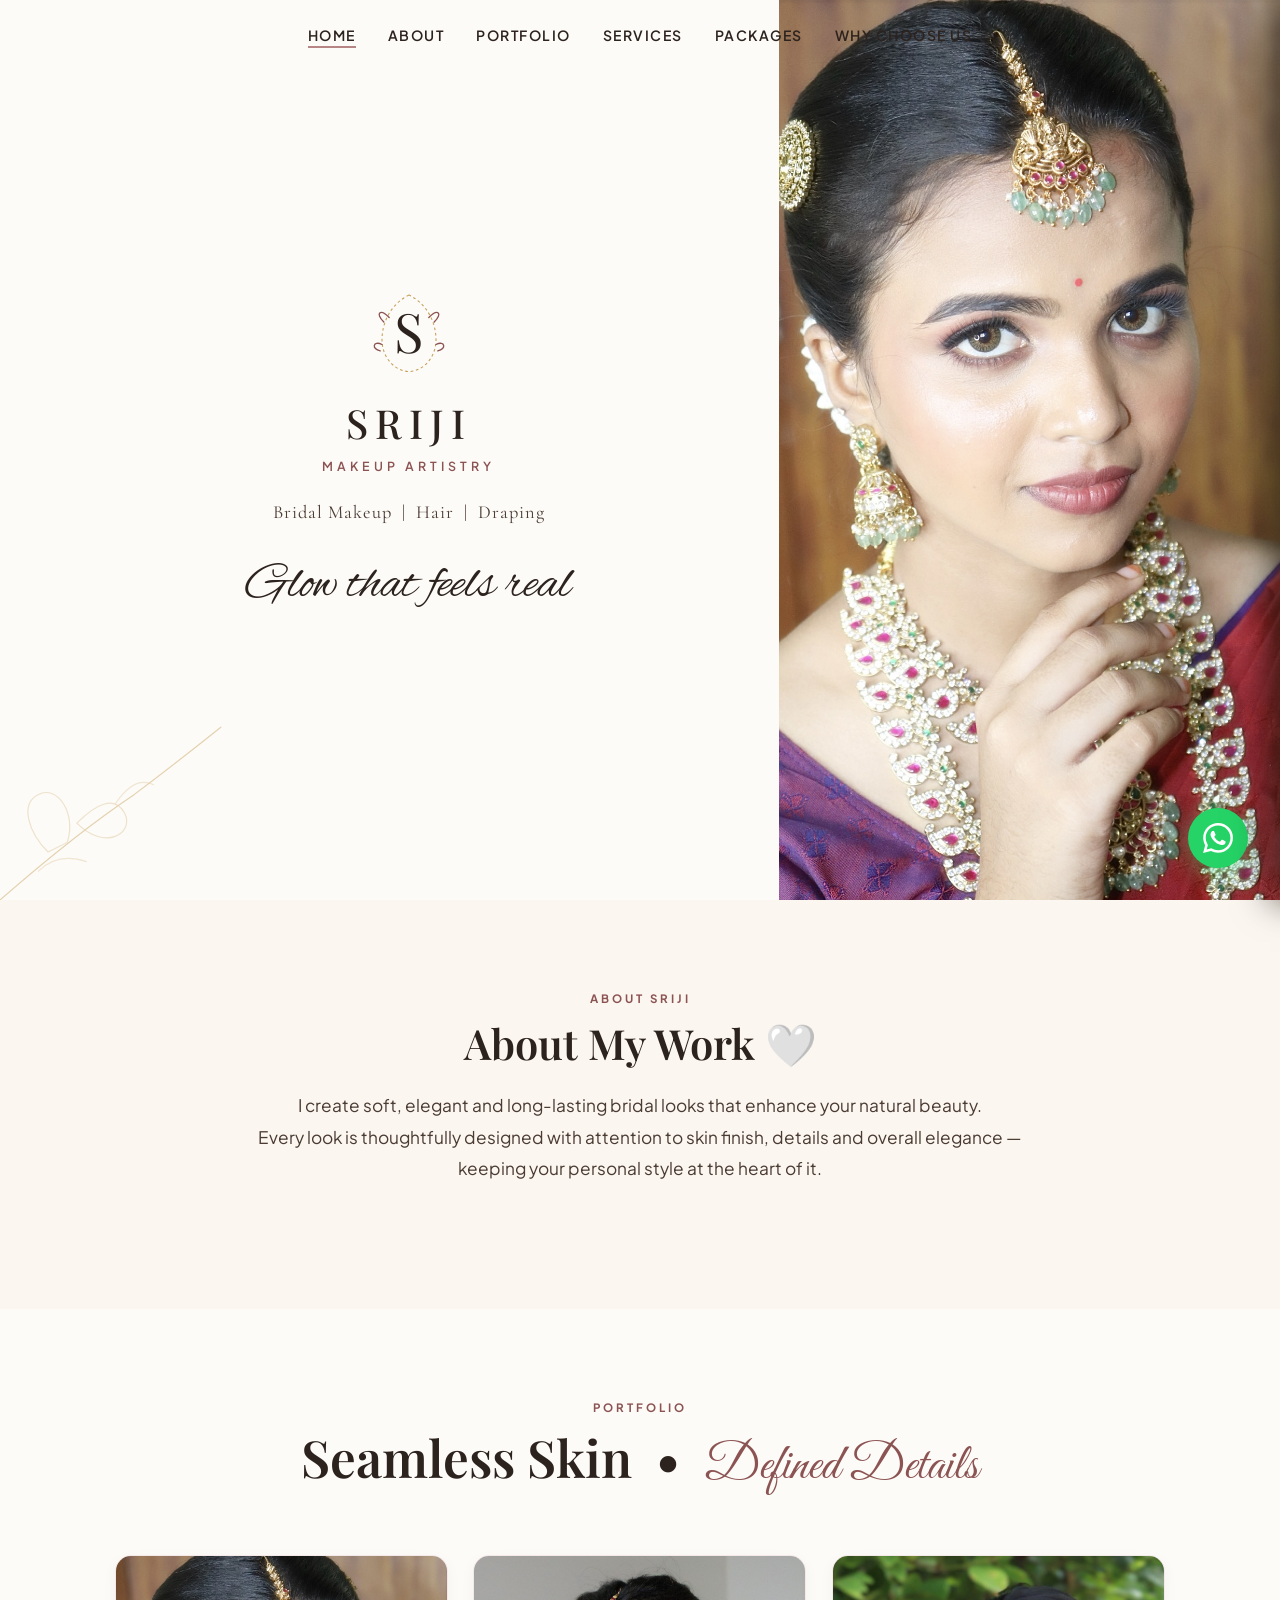
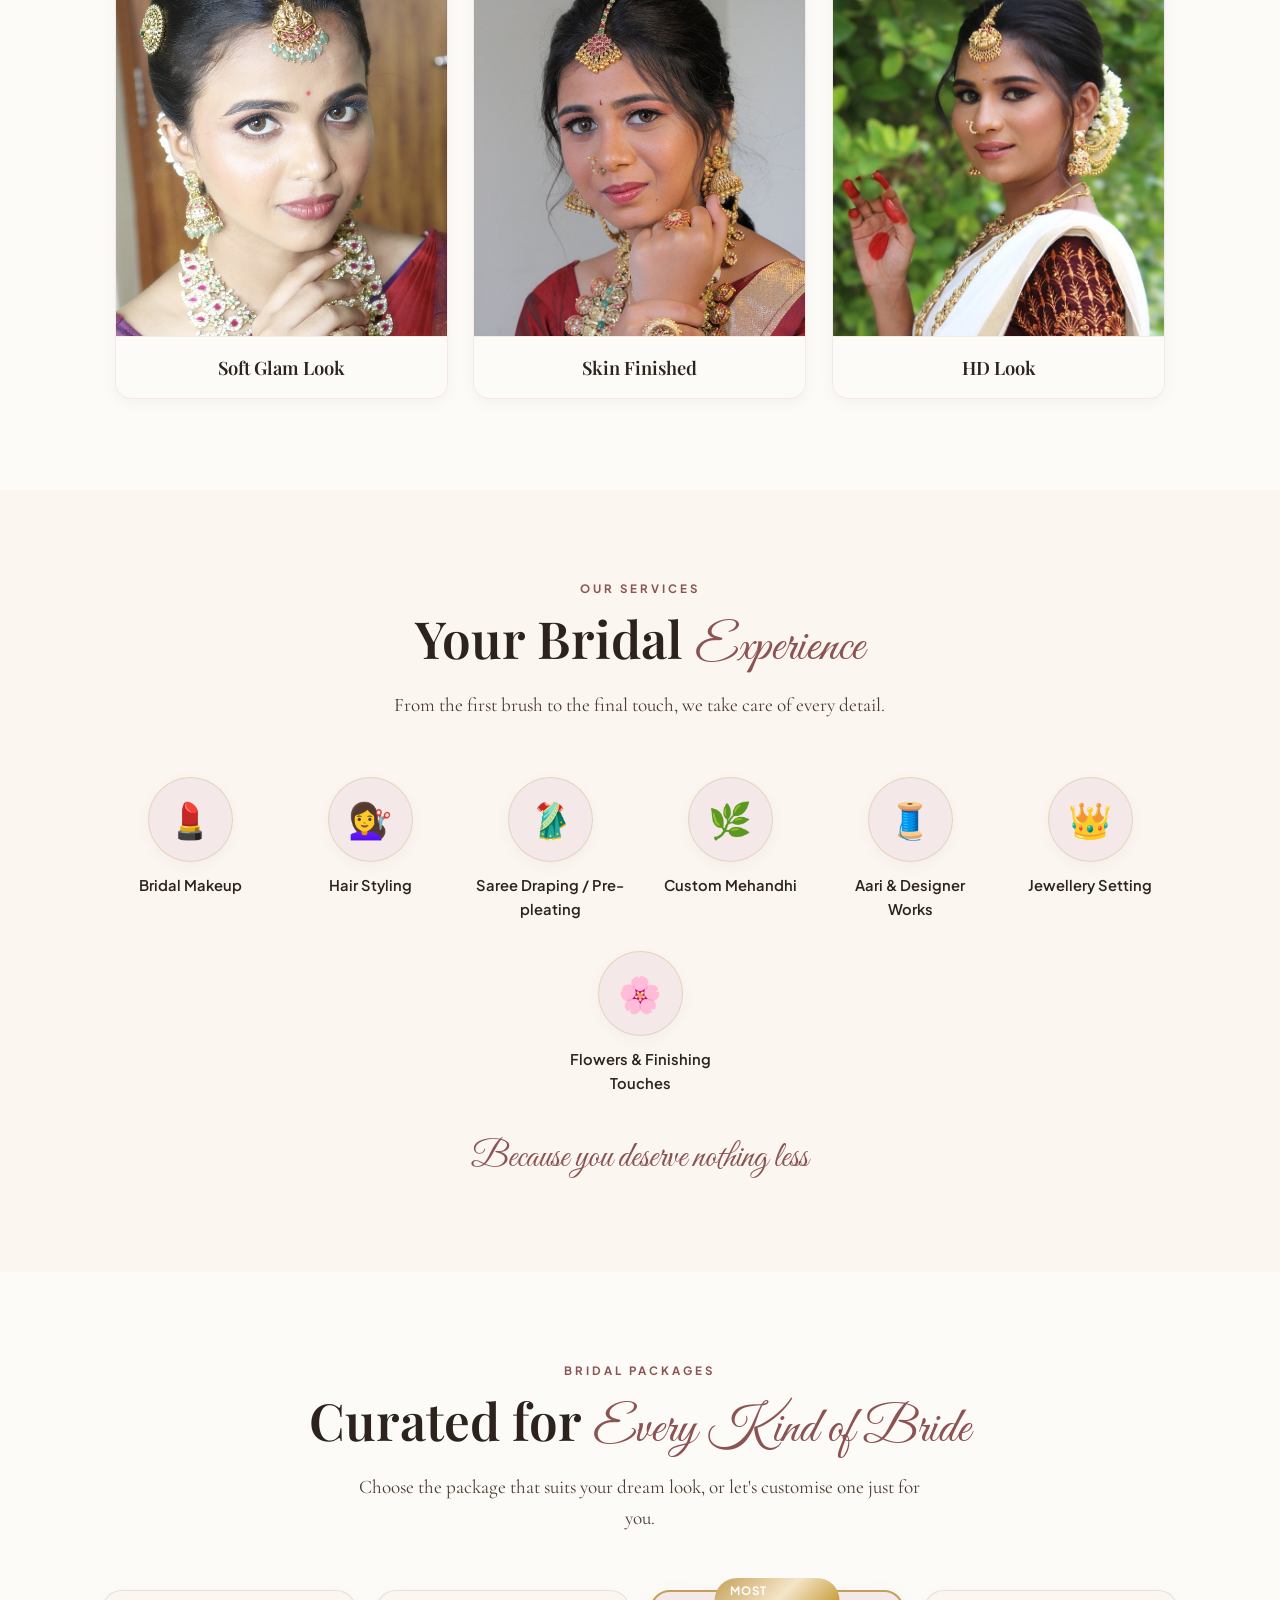
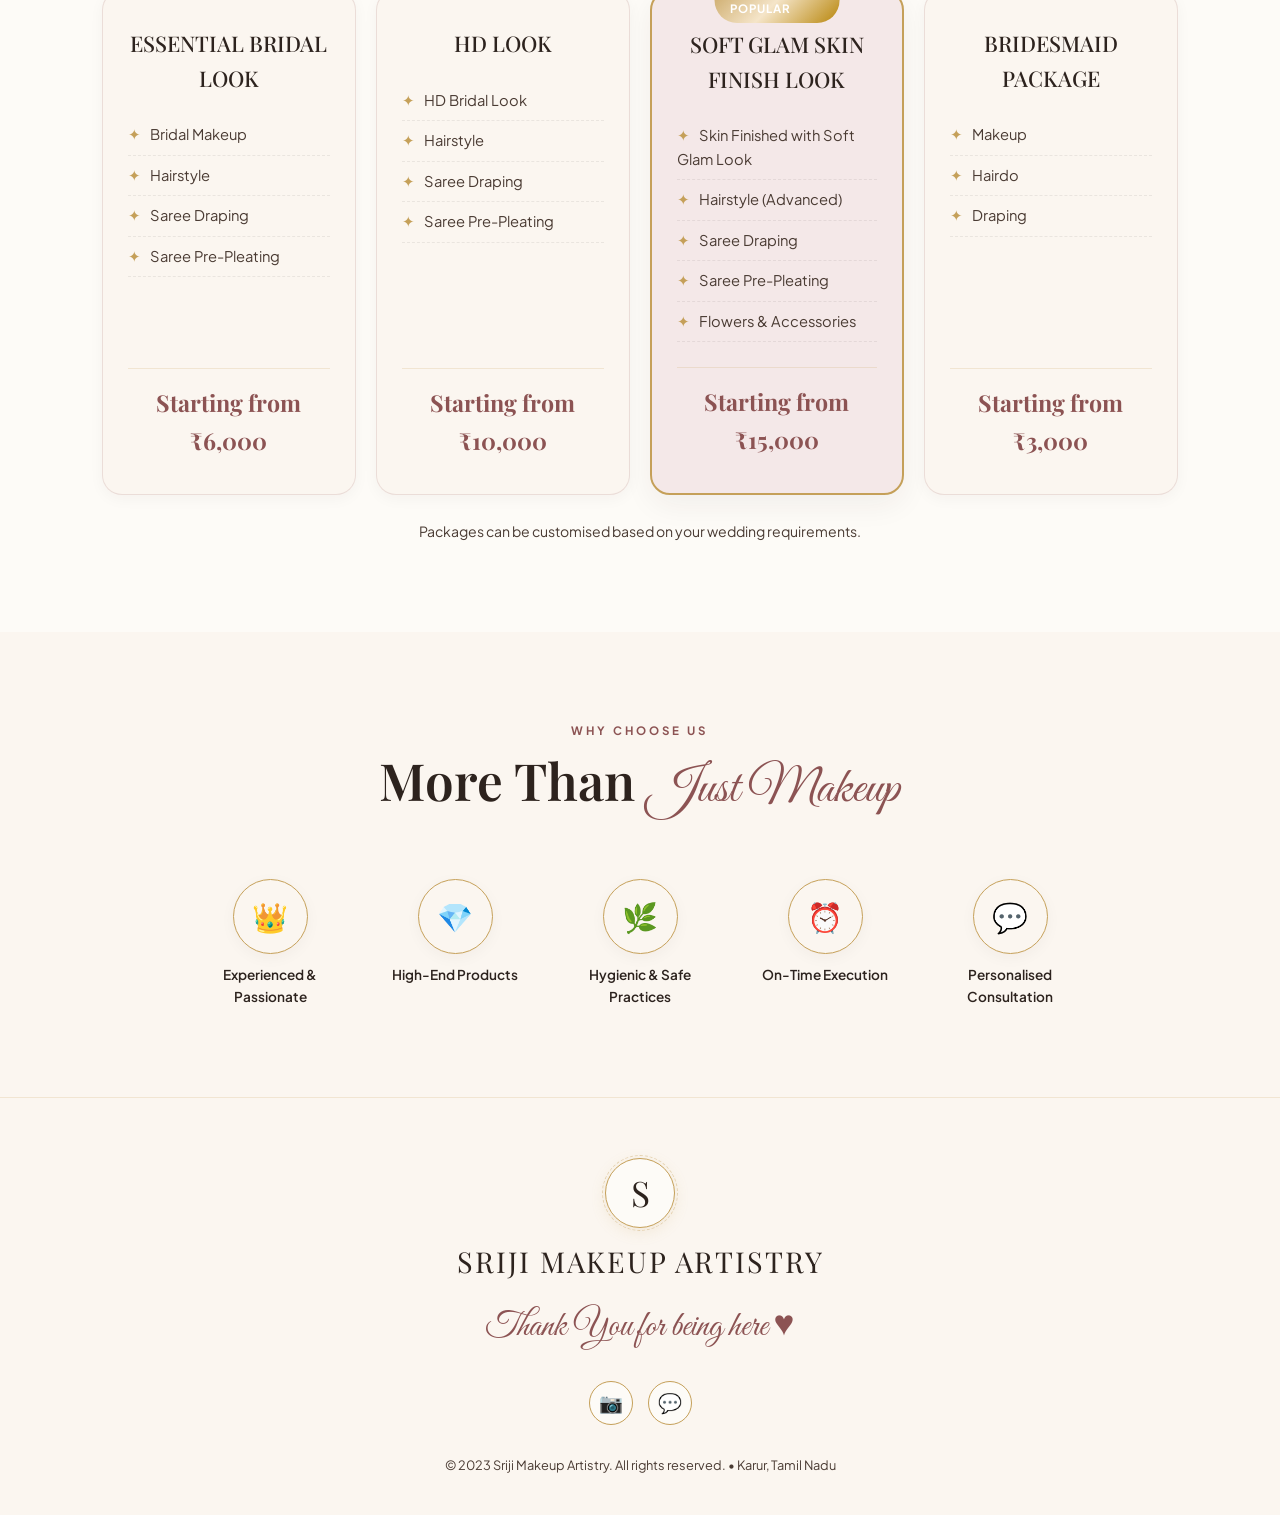
==== commit 447481e7: "Add files via upload" ====
--- a/index1.html
+++ b/index1.html
@@ -236,7 +236,6 @@
           <li>Hairstyle (Advanced)</li>
           <li>Saree Draping</li>
           <li>Saree Pre-Pleating</li>
-          <li>Jewellery Setting</li>
           <li>Flowers & Accessories</li>
         </ul>
         <div class="pkg-price-tag">Starting from ₹15,000</div>
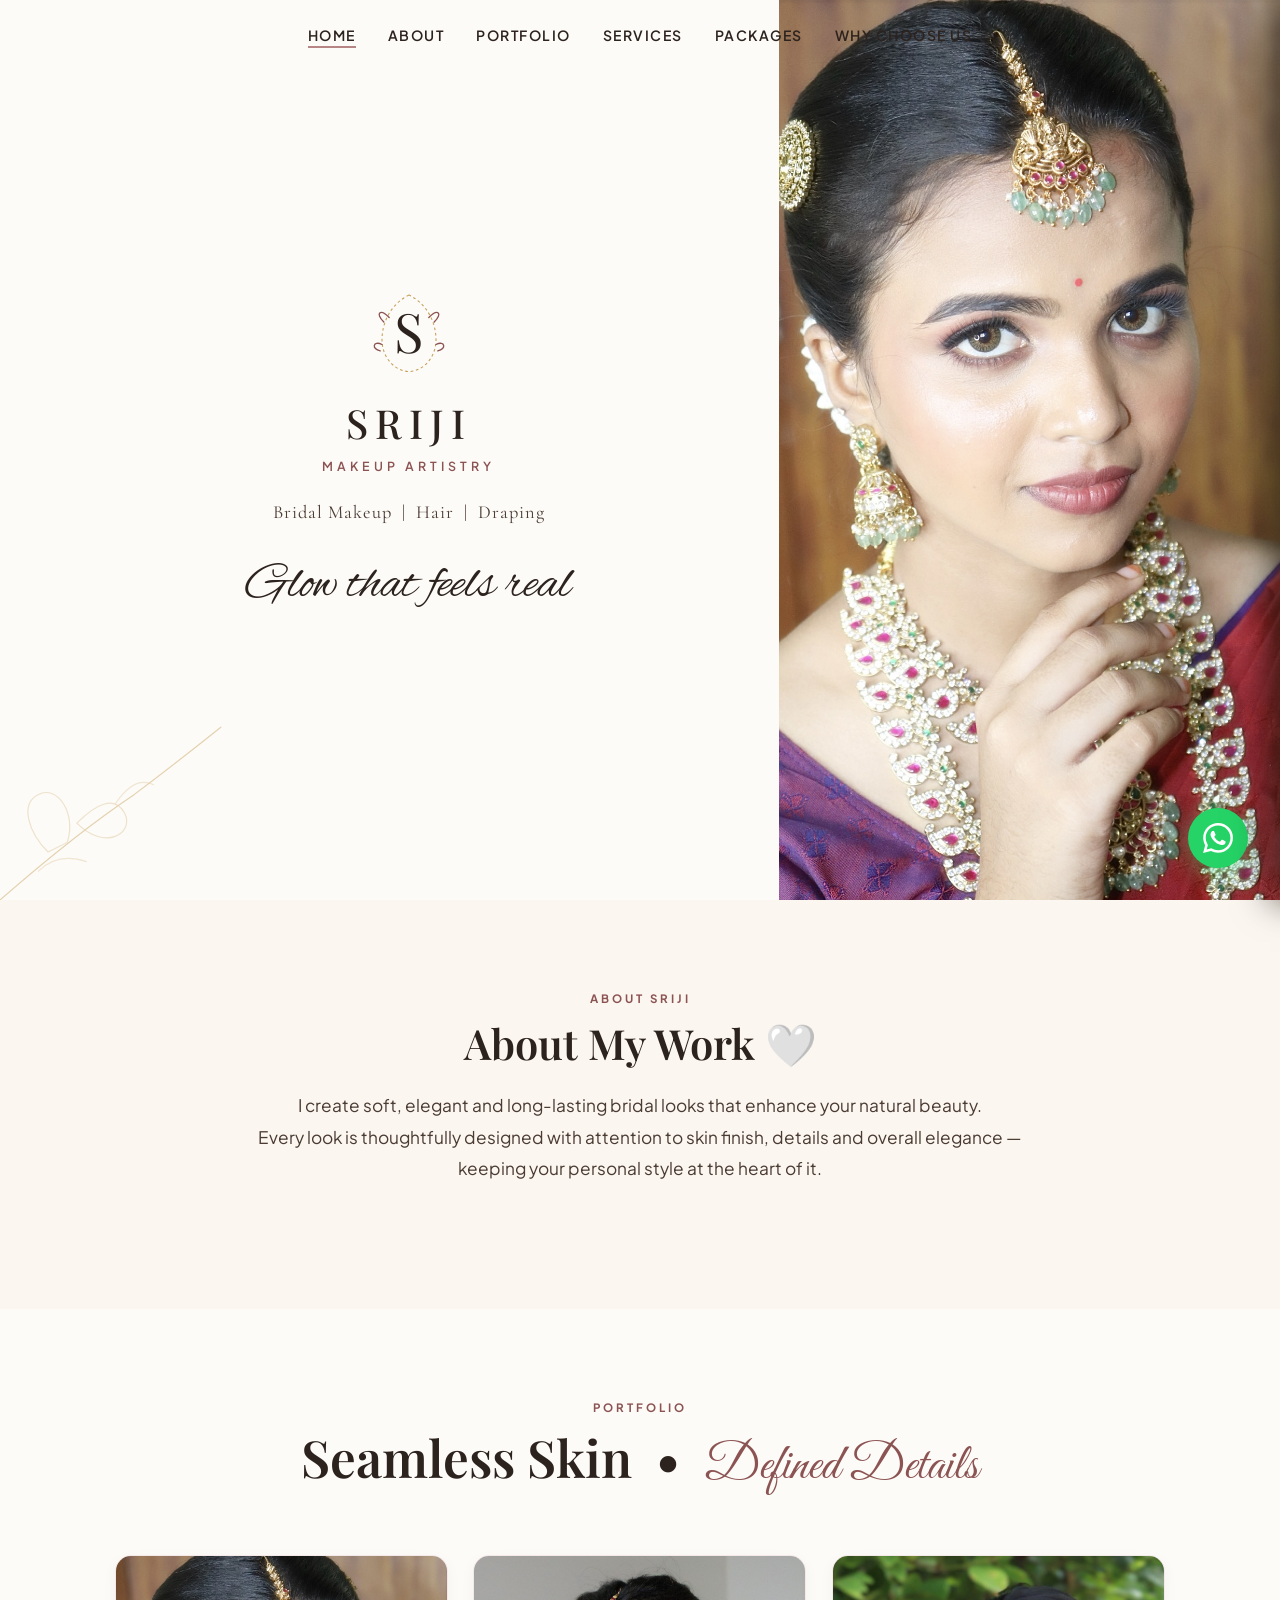
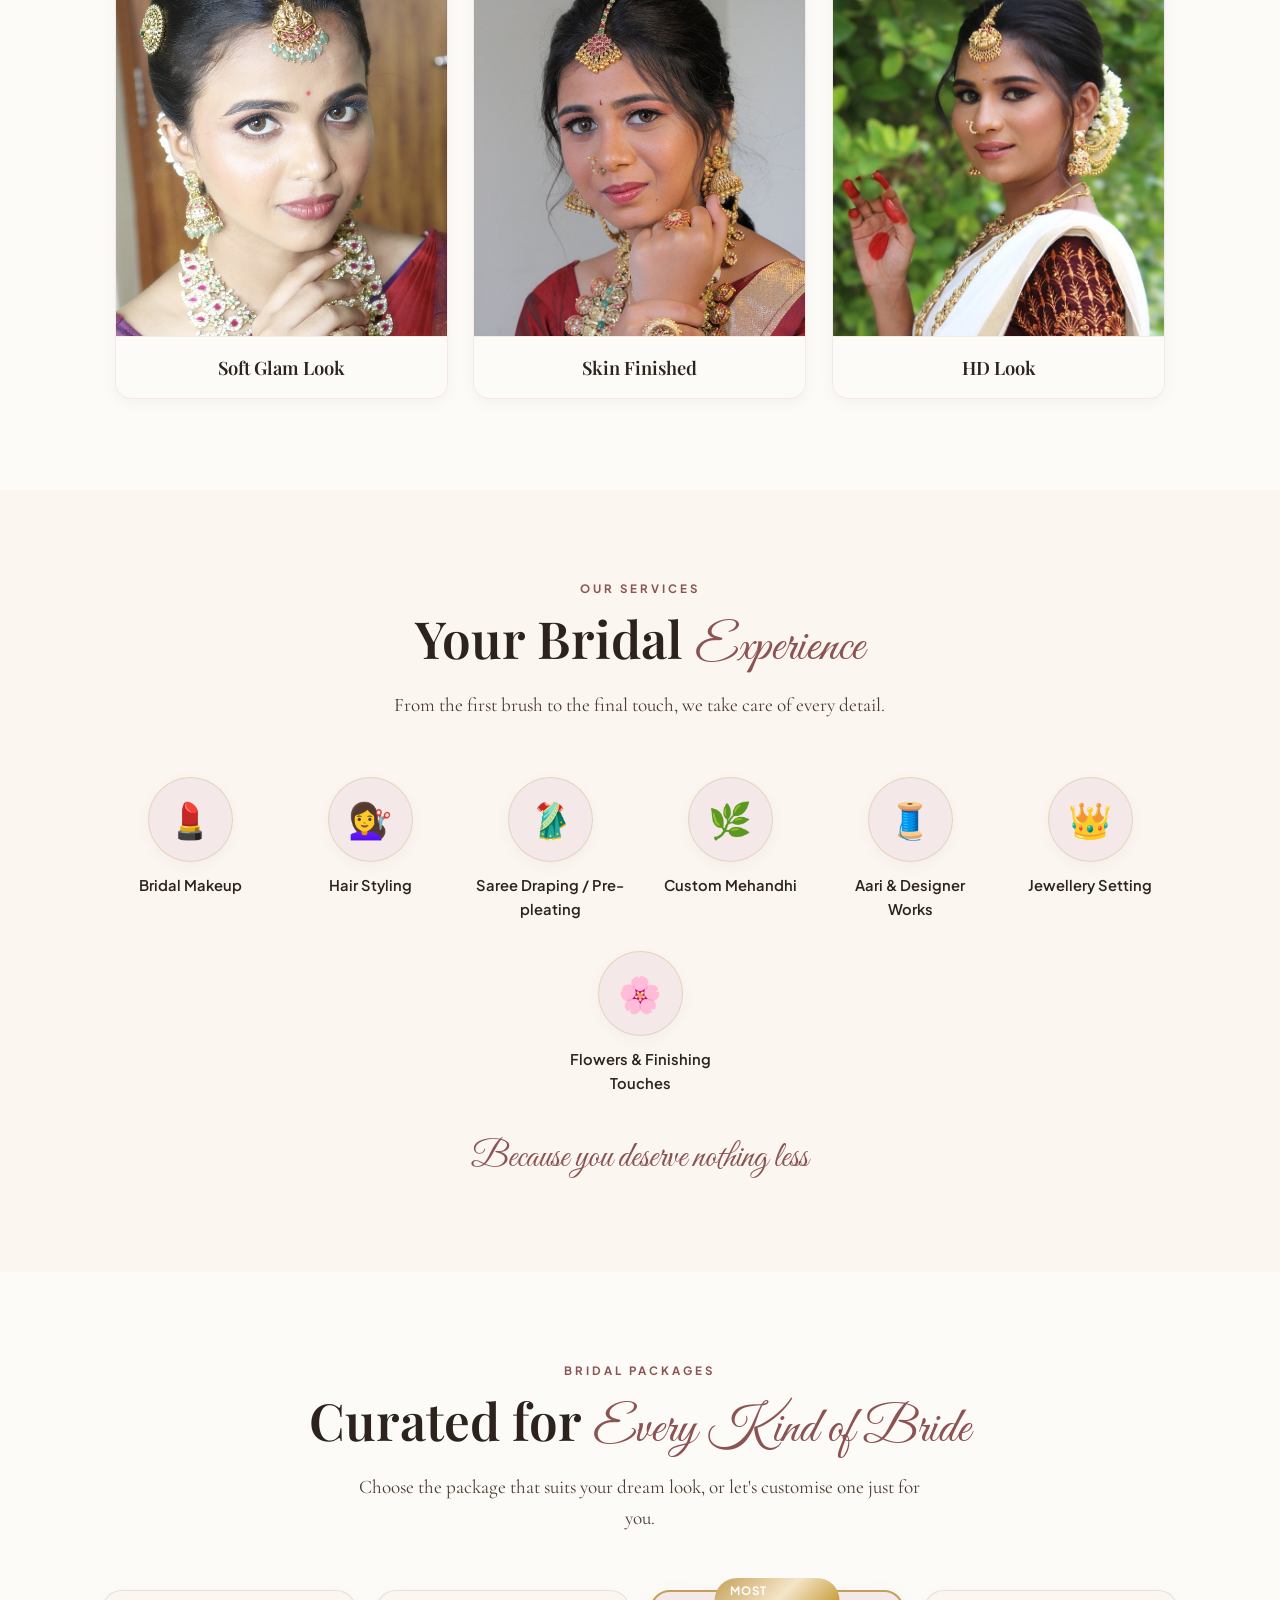
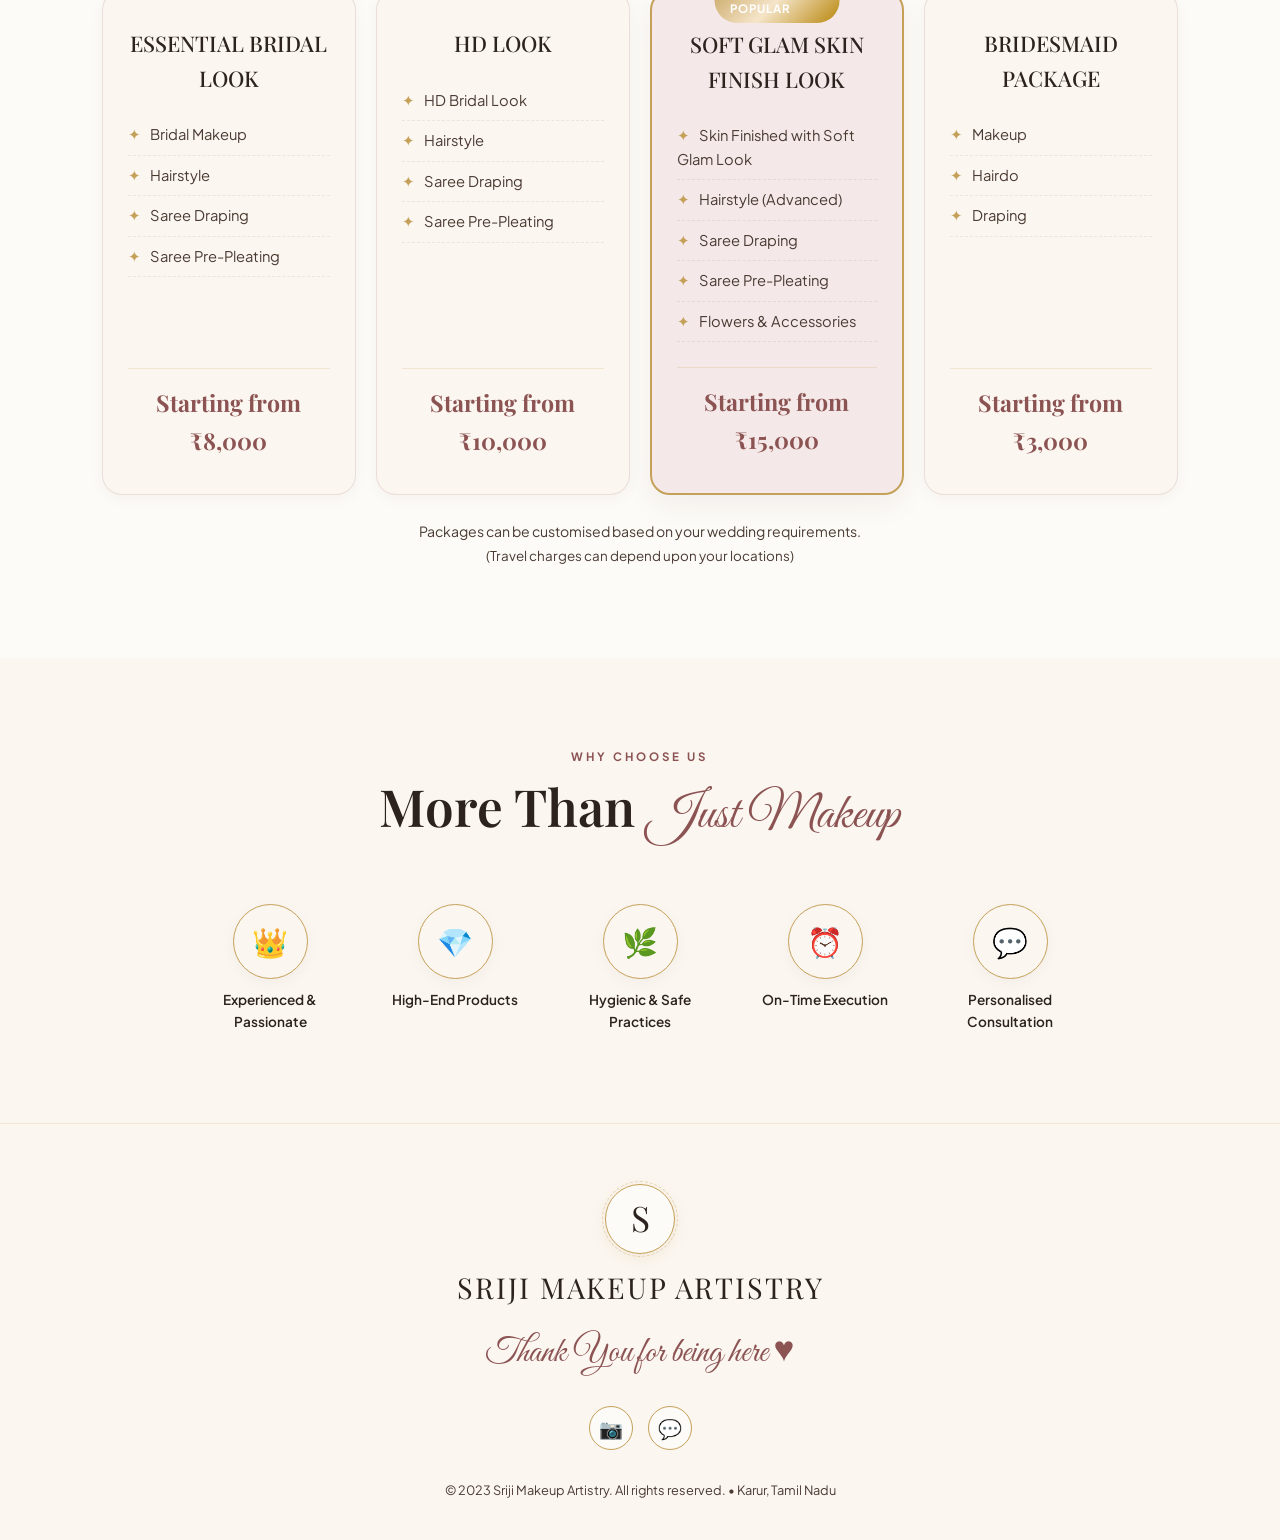
==== commit f9ece9f4: "Add files via upload" ====
--- a/index1.html
+++ b/index1.html
@@ -212,7 +212,7 @@
           <li>Saree Draping</li>
           <li>Saree Pre-Pleating</li>
         </ul>
-        <div class="pkg-price-tag">Starting from ₹6,000</div>
+        <div class="pkg-price-tag">Starting from ₹8,000</div>
       </div>
 
       <!-- 2. HD LOOK -->
@@ -253,7 +253,10 @@
       </div>
     </div>
 
-    <p style="text-align: center; font-size: 0.88rem; color: var(--color-espresso-medium); margin-top: 25px;" class="reveal reveal-up">Packages can be customised based on your wedding requirements.</p>
+    <p style="text-align: center; font-size: 0.88rem; color: var(--color-espresso-medium); margin-top: 25px; line-height: 1.7;" class="reveal reveal-up">
+      Packages can be customised based on your wedding requirements.<br>
+      <span style="font-size: 0.84rem;">(Travel charges can depend upon your locations)</span>
+    </p>
   </section>
 
   <!-- 6. WHY CHOOSE US -->
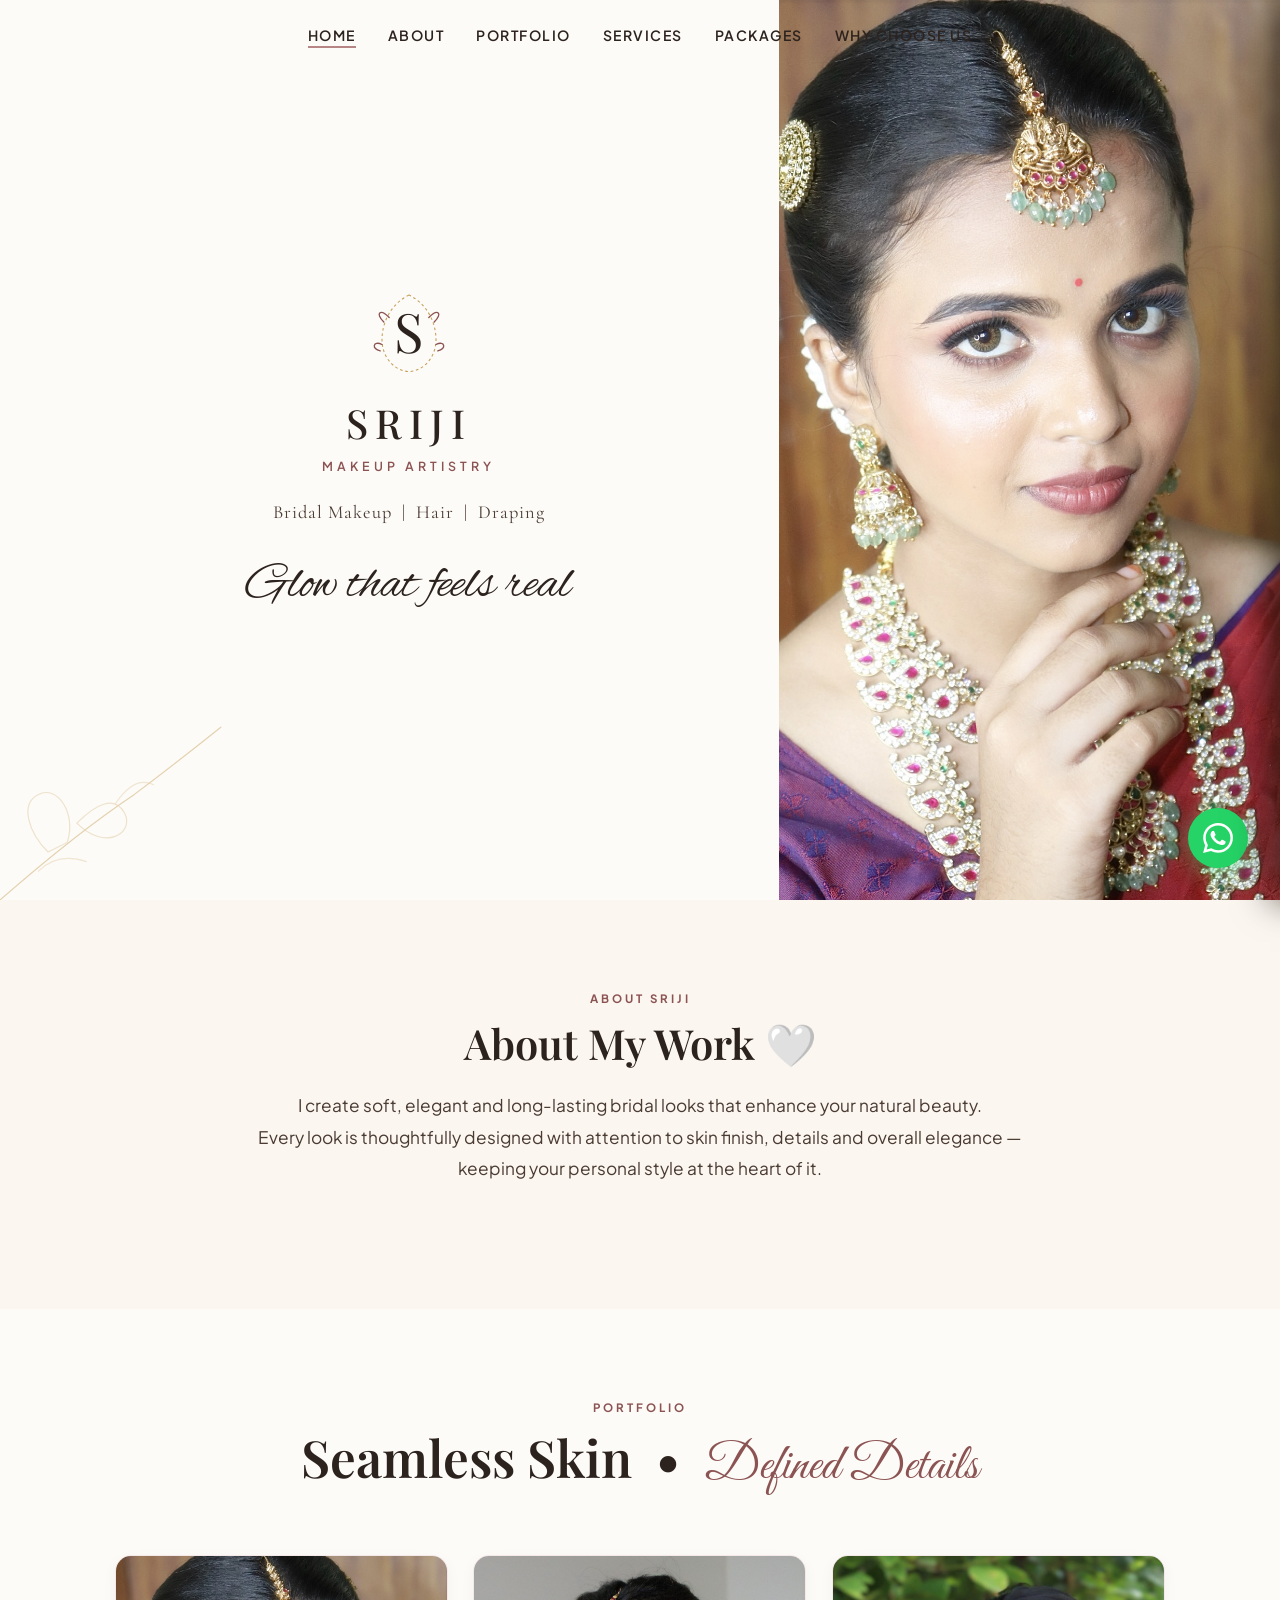
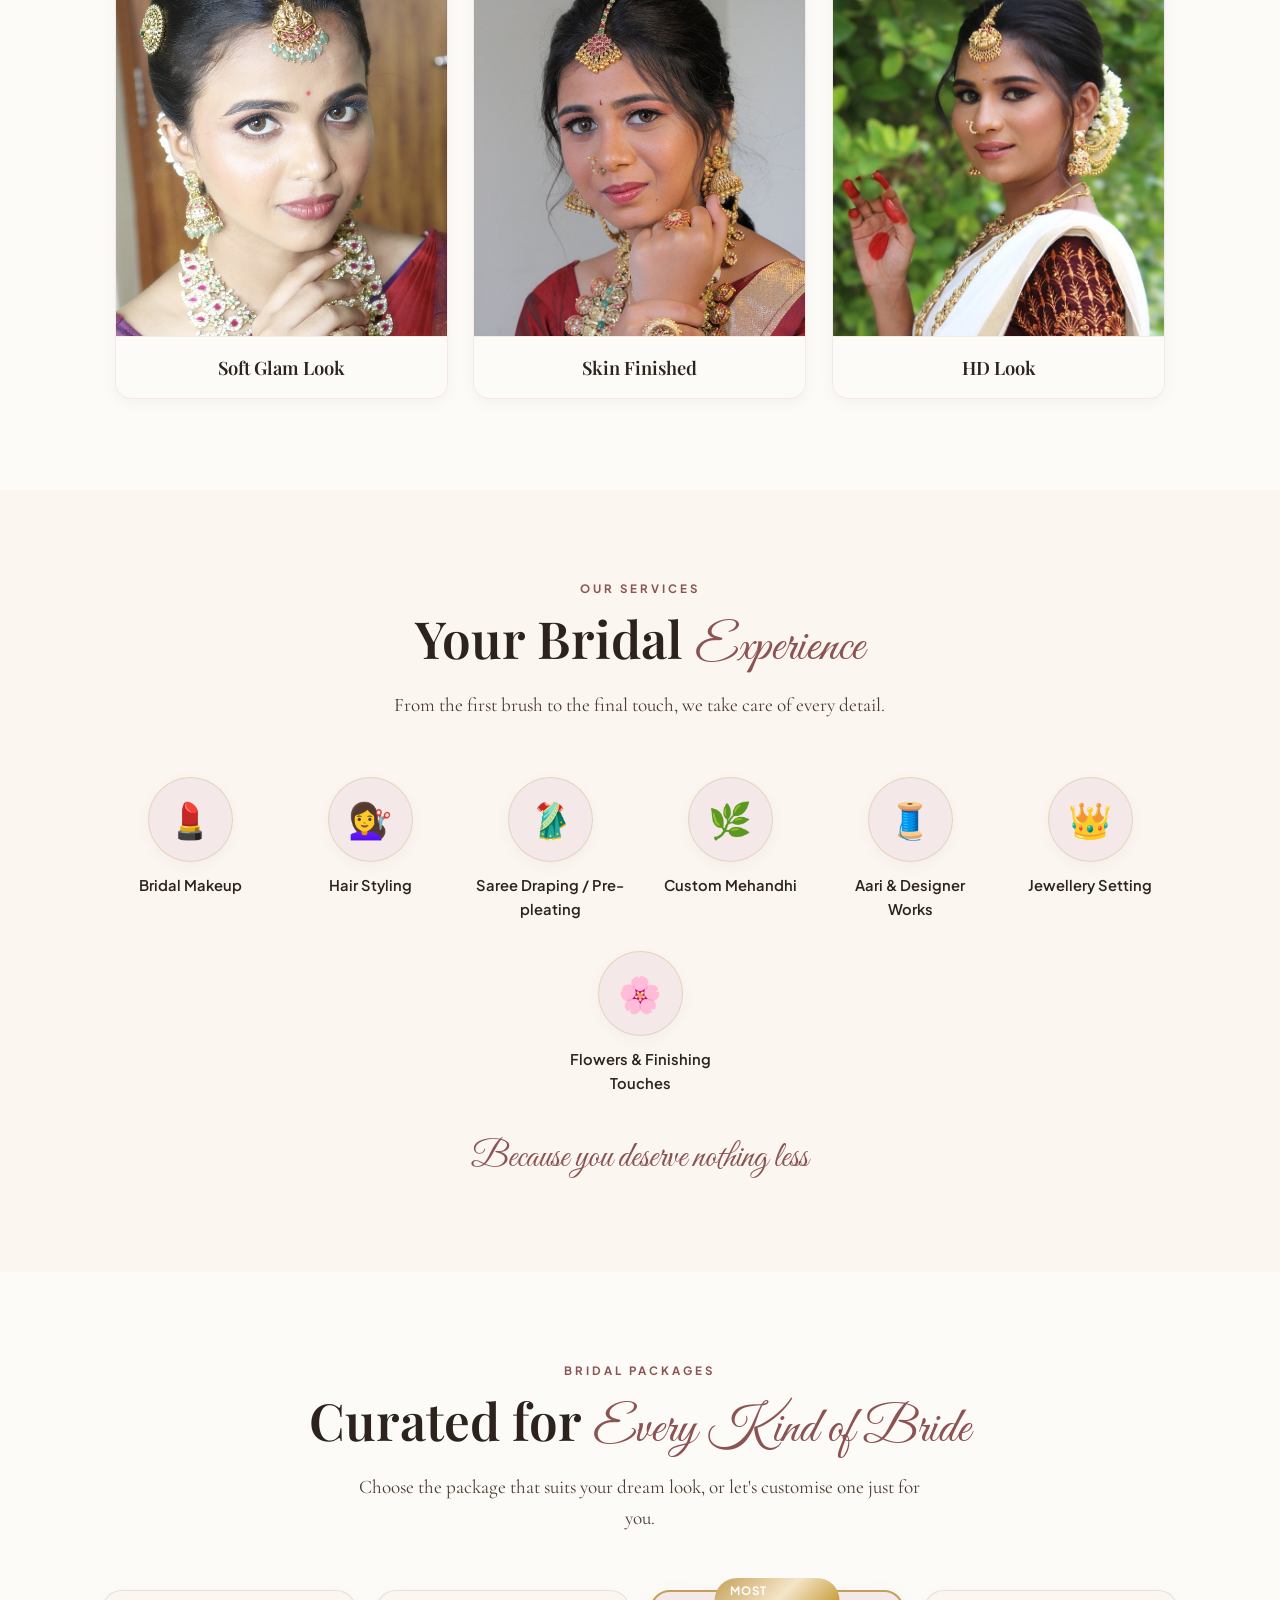
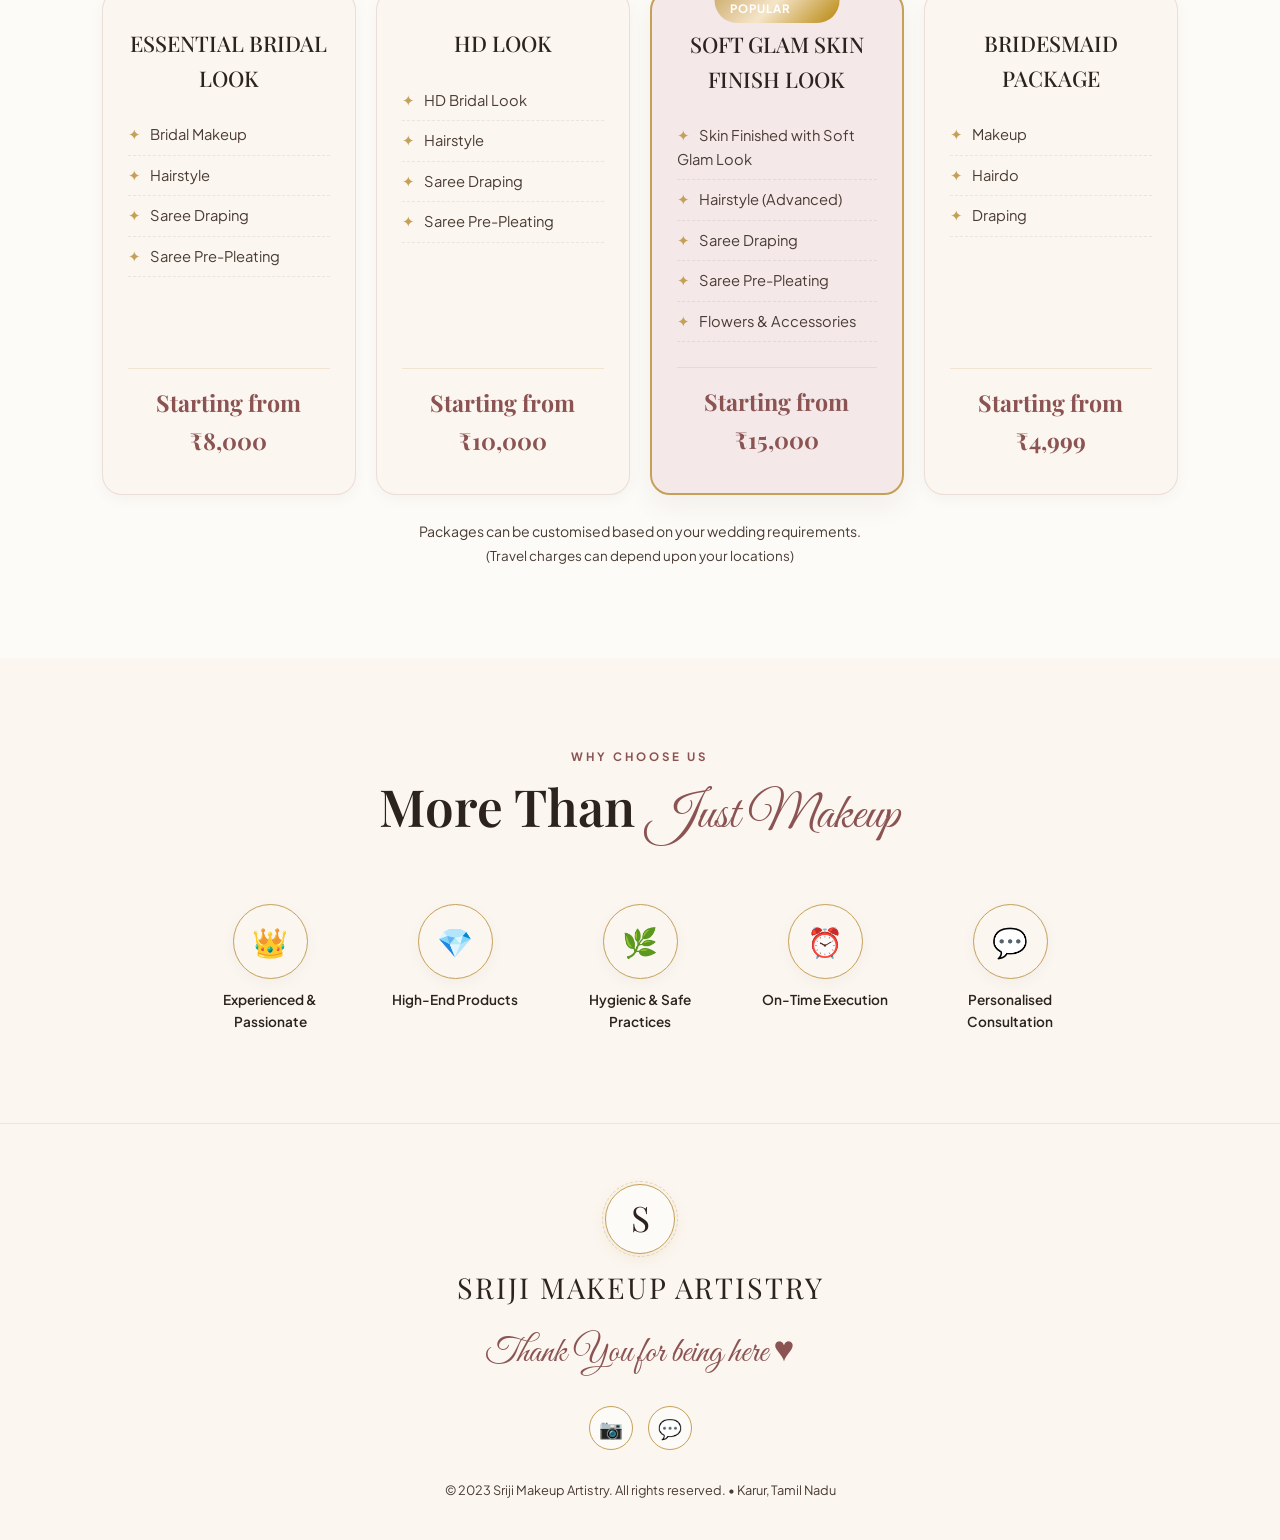
==== commit b40a6a66: "Add files via upload" ====
--- a/index1.html
+++ b/index1.html
@@ -249,7 +249,7 @@
           <li>Hairdo</li>
           <li>Draping</li>
         </ul>
-        <div class="pkg-price-tag">Starting from ₹3,000</div>
+        <div class="pkg-price-tag">Starting from ₹4,999</div>
       </div>
     </div>
 
